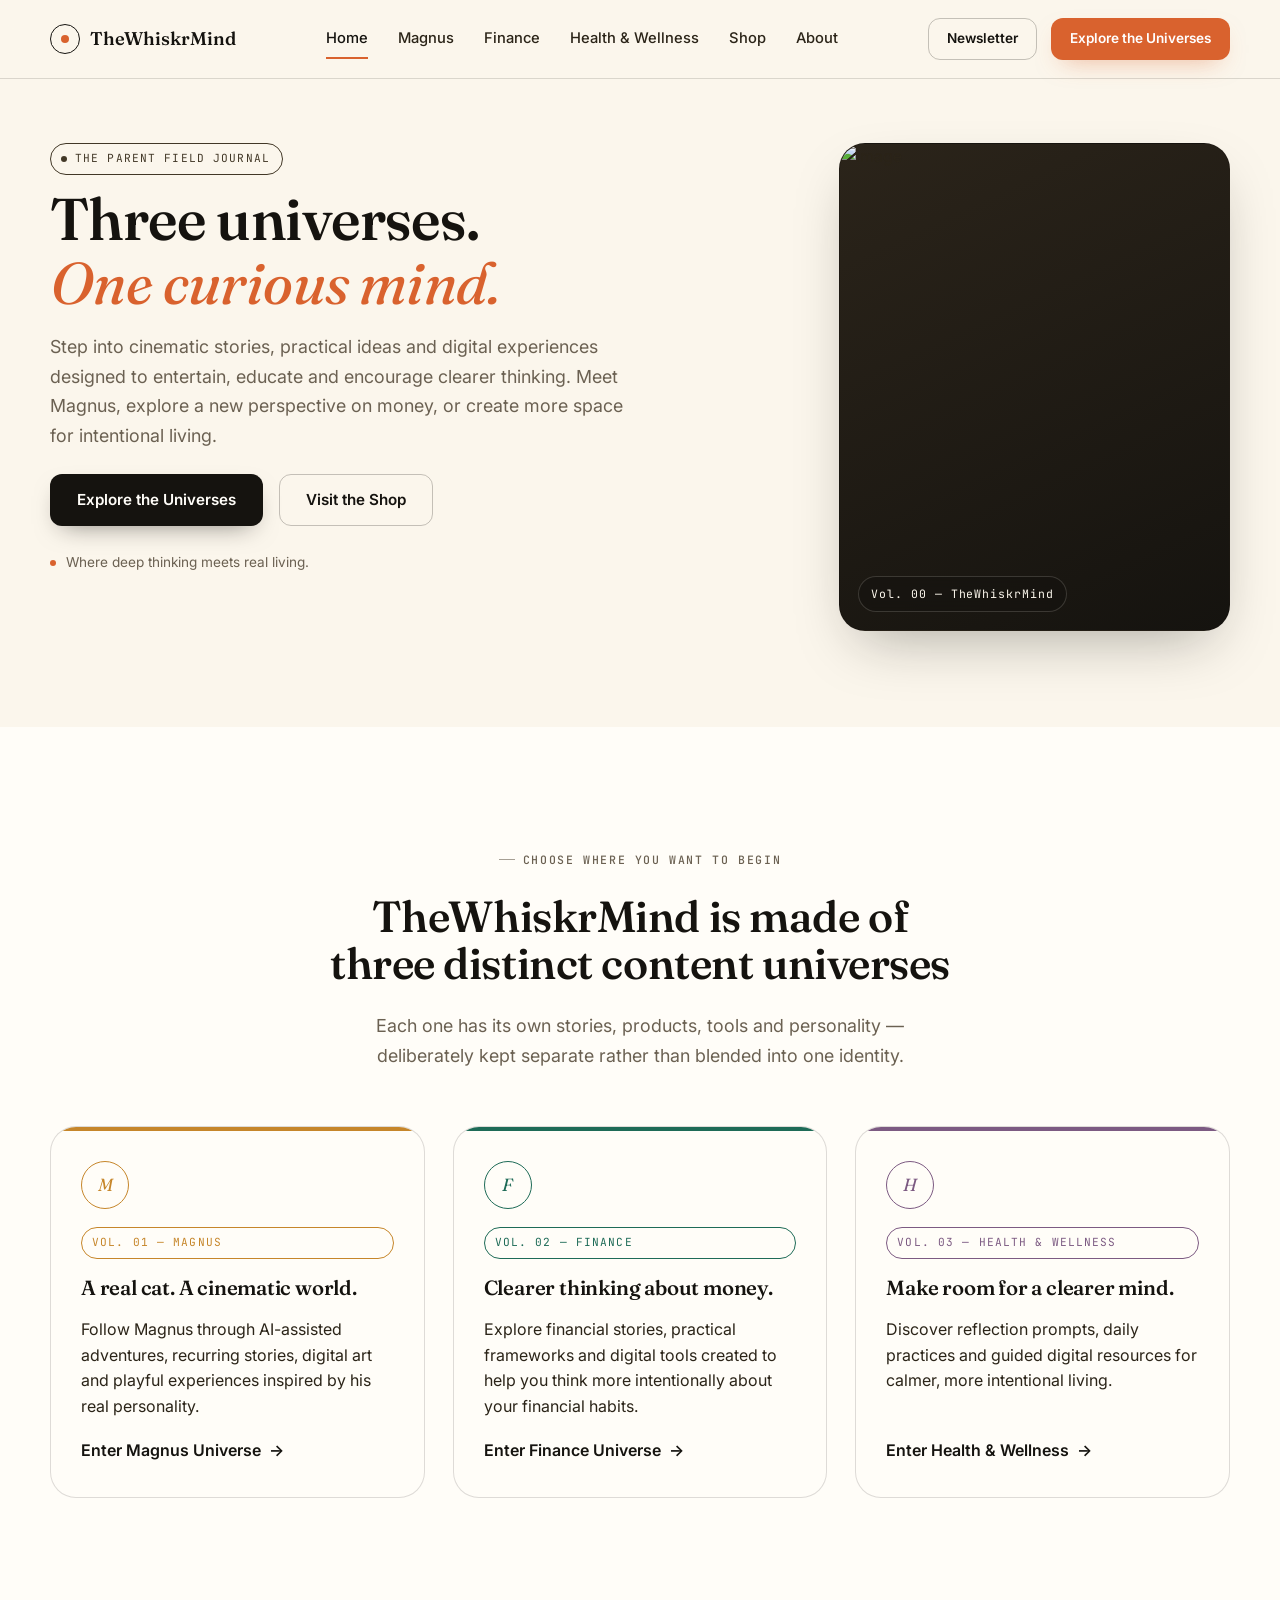
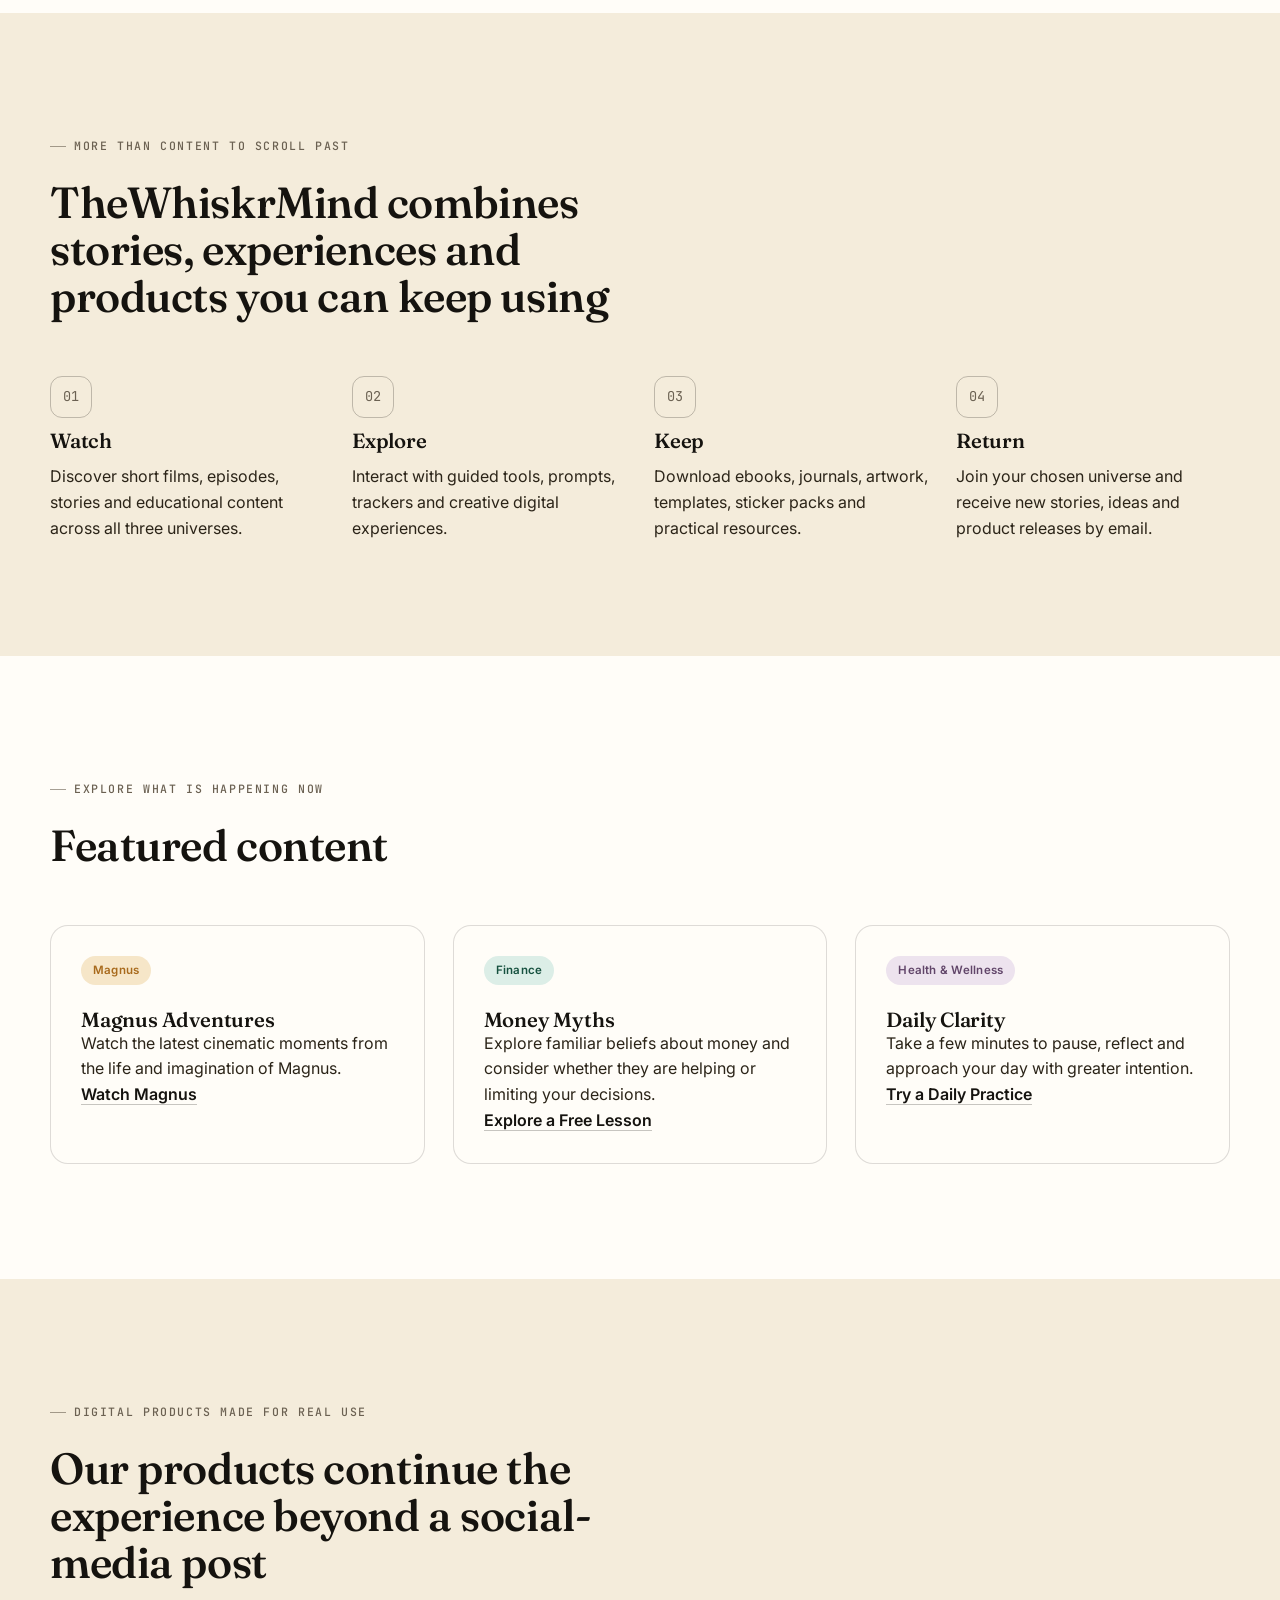
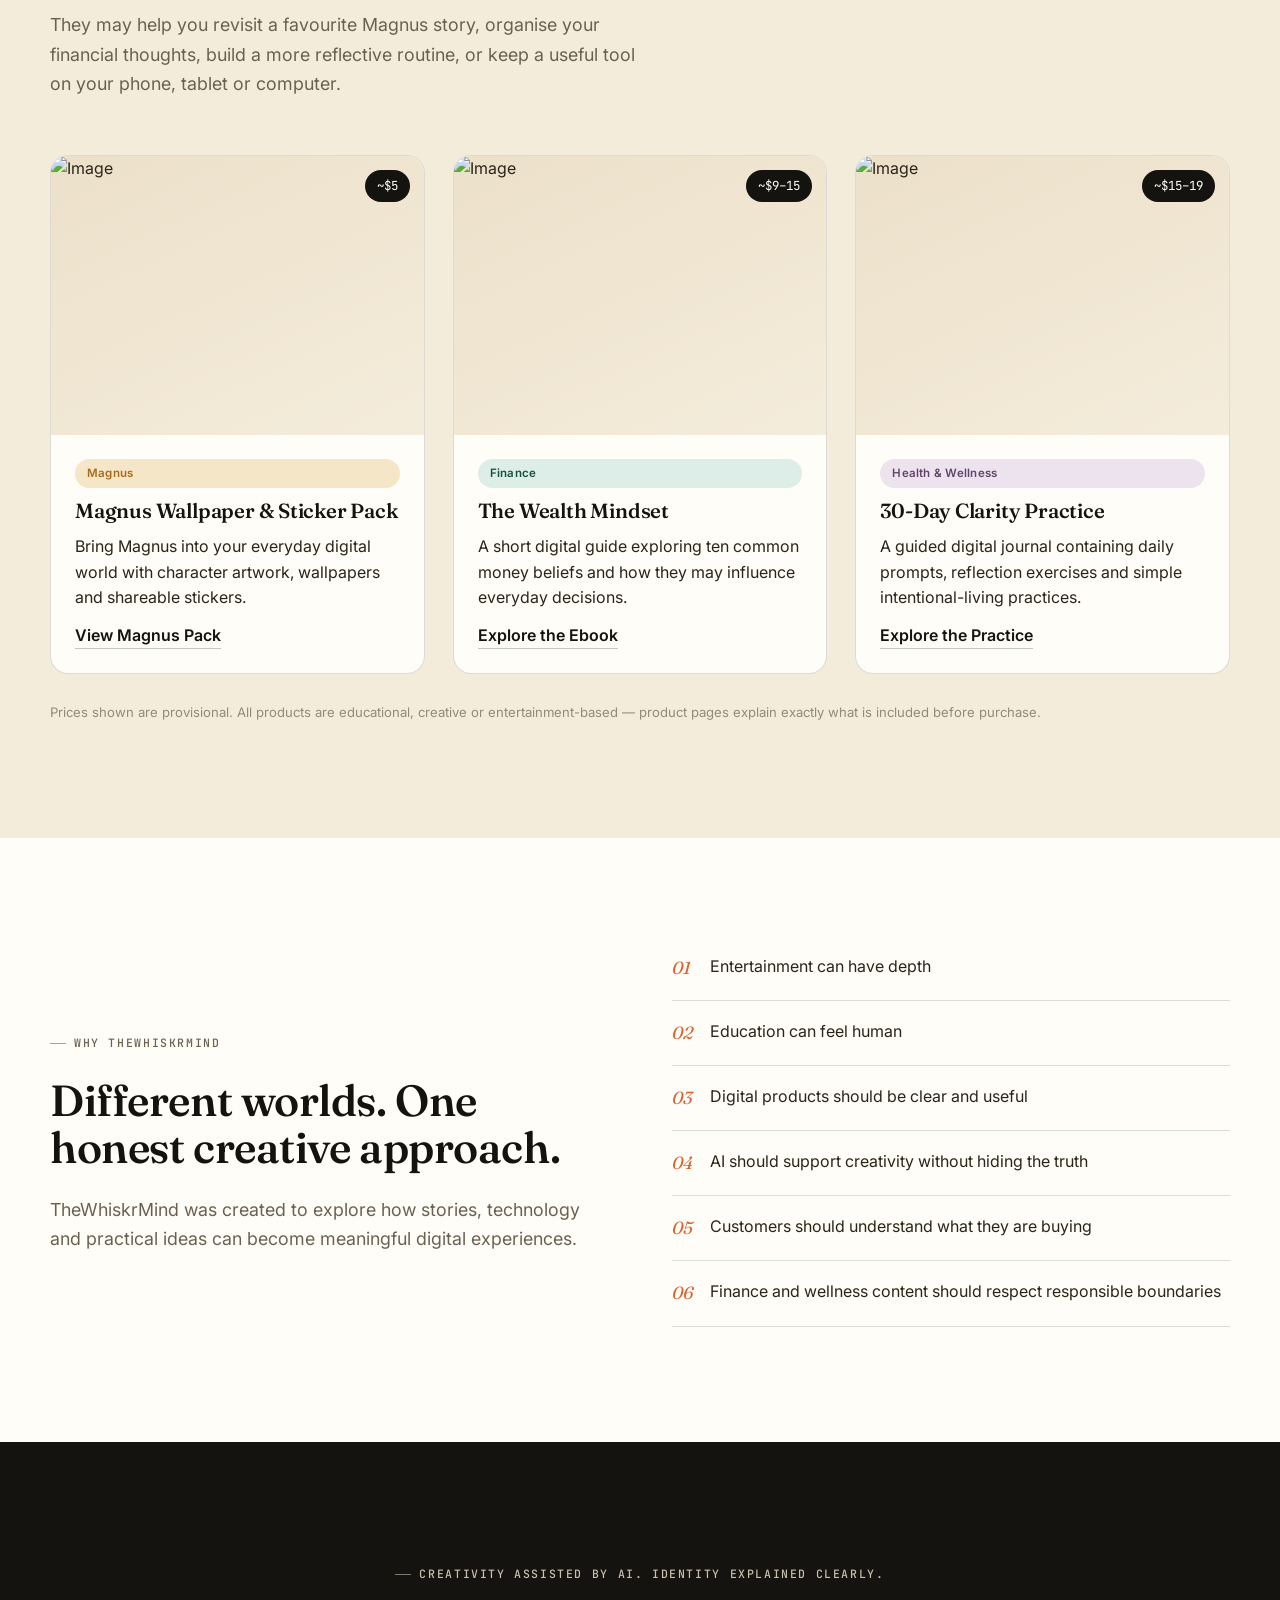
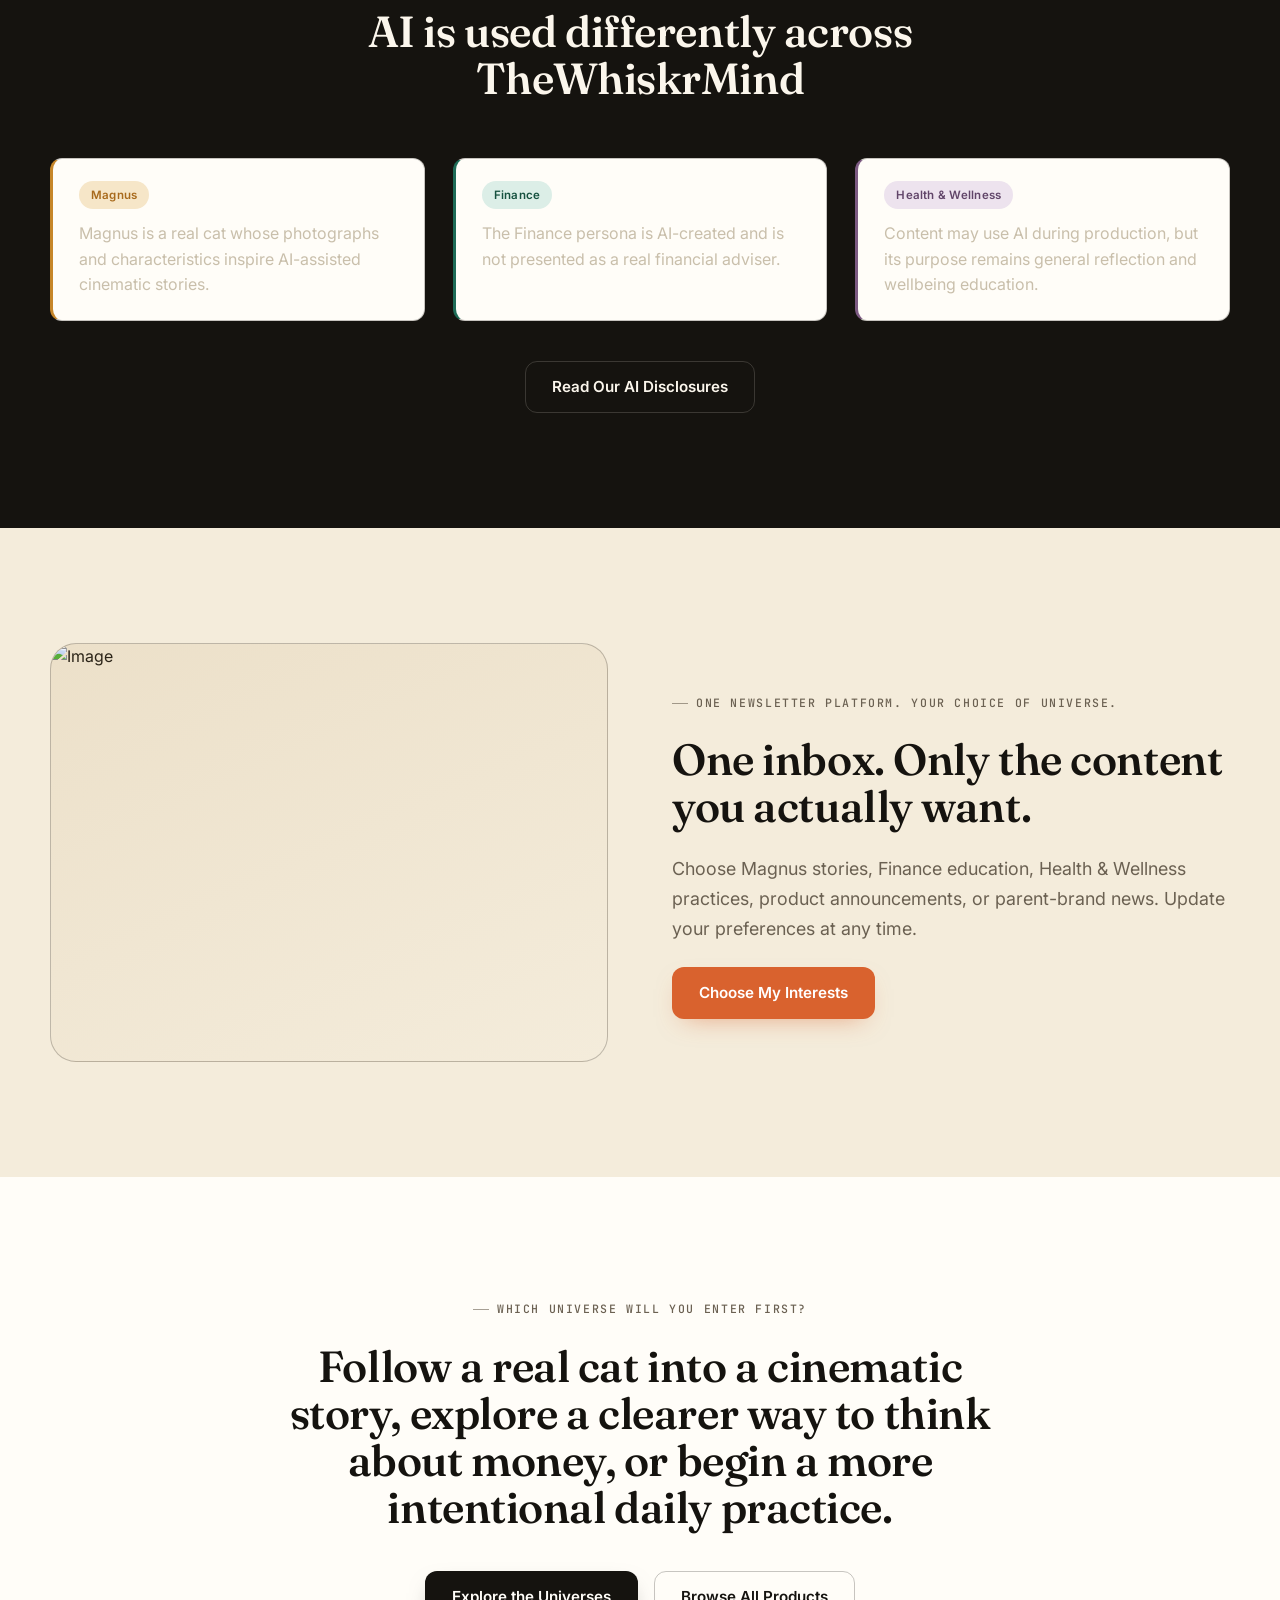
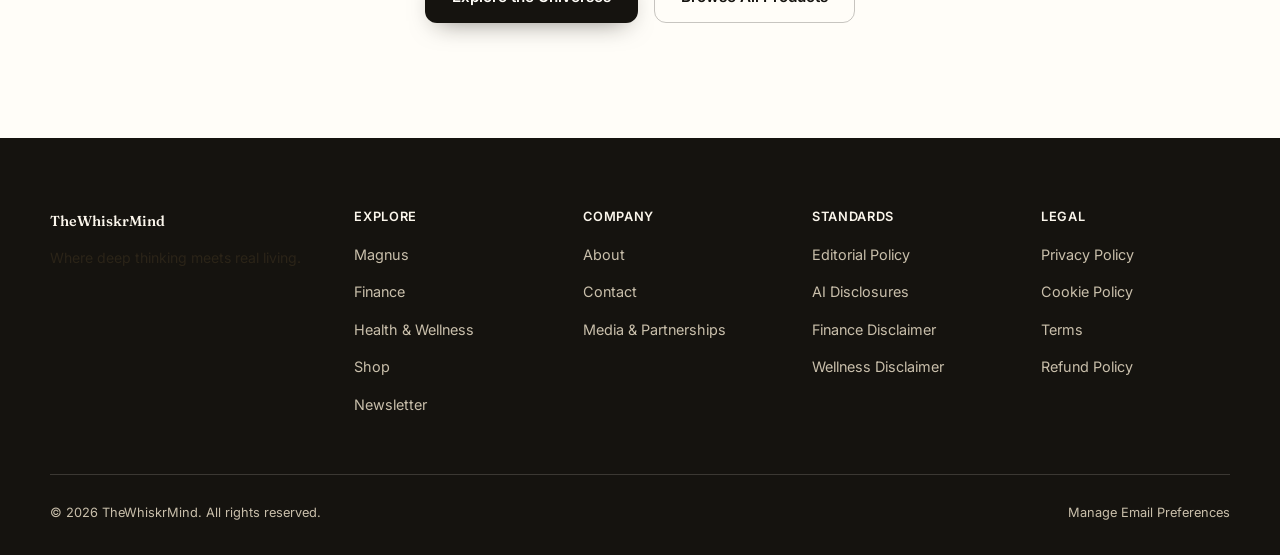
==== website/index.html @ 9ef2cc30 "first commit" ====
<!doctype html>
<html lang="en">
<head>
<meta charset="UTF-8">
<meta name="viewport" content="width=device-width, initial-scale=1.0">
<title>TheWhiskrMind — Where Deep Thinking Meets Real Living</title>
<meta name="description" content="Three content universes, one curious mind. Follow Magnus, rethink money, and build a clearer daily practice — cinematic stories, honest AI, and digital products made for real use.">
<link rel="stylesheet" href="css/style.css">
</head>
<body>
<a href="#main" class="skip-link">Skip to content</a>

<!-- ============ HEADER ============ -->
<header class="site-header">
  <div class="header-inner">
    <a href="index.html" class="logo"><span class="logo-mark" aria-hidden="true"></span>TheWhiskrMind</a>
    <nav class="main-nav" aria-label="Primary">
      <a href="index.html" class="active">Home</a>
      <a href="magnus.html">Magnus</a>
      <a href="finance.html">Finance</a>
      <a href="health.html">Health &amp; Wellness</a>
      <a href="shop.html">Shop</a>
      <a href="about.html">About</a>
    </nav>
    <div class="header-actions">
      <a href="newsletter.html" class="btn btn-outline btn-sm">Newsletter</a>
      <a href="magnus.html" class="btn btn-brand btn-sm">Explore the Universes</a>
      <button class="nav-toggle" aria-label="Open menu" aria-expanded="false"><span></span><span></span><span></span></button>
    </div>
  </div>
</header>

<nav class="mobile-nav" aria-label="Mobile">
  <a href="index.html">Home</a>
  <a href="magnus.html">Magnus</a>
  <a href="finance.html">Finance</a>
  <a href="health.html">Health &amp; Wellness</a>
  <a href="shop.html">Shop</a>
  <a href="about.html">About</a>
  <a href="newsletter.html">Newsletter</a>
  <a href="editorial-policy.html">Editorial Policy</a>
  <a href="ai-disclosures.html">AI Disclosures</a>
  <a href="magnus.html" class="btn btn-brand btn-block">Explore the Universes</a>
</nav>

<main id="main">

  <!-- ============ HERO ============ -->
  <section class="hero bg-paper">
    <div class="container hero-grid">
      <div class="hero-copy">
        <span class="volume-tag"><span class="dot"></span>The Parent Field Journal</span>
        <h1 class="h-display">Three universes.<br><em>One curious mind.</em></h1>
        <p class="lede">Step into cinematic stories, practical ideas and digital experiences designed to entertain, educate and encourage clearer thinking. Meet Magnus, explore a new perspective on money, or create more space for intentional living.</p>
        <div class="cta-row mt-md">
          <a href="magnus.html" class="btn btn-primary">Explore the Universes</a>
          <a href="shop.html" class="btn btn-outline">Visit the Shop</a>
        </div>
        <p class="hero-note"><span class="dot"></span>Where deep thinking meets real living.</p>
      </div>
      <div class="hero-media" data-reveal><img src="https://images.unsplash.com/photo-1512820790803-83ca734da794?q=80&w=800&auto=format&fit=crop" alt="Image" />
        
        <div class="frame-label">Vol. 00 — TheWhiskrMind</div>
      </div>
    </div>
  </section>

  <!-- ============ UNIVERSE SELECTION ============ -->
  <section class="section bg-white" id="universes">
    <div class="container">
      <div class="section-head center">
        <span class="eyebrow">Choose where you want to begin</span>
        <h2 class="h-xl mt-md">TheWhiskrMind is made of three distinct content universes</h2>
        <p class="lede mx-auto mt-md">Each one has its own stories, products, tools and personality — deliberately kept separate rather than blended into one identity.</p>
      </div>
      <div class="grid grid-3">
        <article class="universe-card universe-card--magnus" data-reveal>
          <span class="icon-ring">M</span>
          <span class="volume-tag tag">Vol. 01 — Magnus</span>
          <h3 class="h-md">A real cat. A cinematic world.</h3>
          <p>Follow Magnus through AI-assisted adventures, recurring stories, digital art and playful experiences inspired by his real personality.</p>
          <a href="magnus.html" class="go">Enter Magnus Universe <span class="arrow">→</span></a>
        </article>
        <article class="universe-card universe-card--finance" data-reveal>
          <span class="icon-ring">F</span>
          <span class="volume-tag tag">Vol. 02 — Finance</span>
          <h3 class="h-md">Clearer thinking about money.</h3>
          <p>Explore financial stories, practical frameworks and digital tools created to help you think more intentionally about your financial habits.</p>
          <a href="finance.html" class="go">Enter Finance Universe <span class="arrow">→</span></a>
        </article>
        <article class="universe-card universe-card--health" data-reveal>
          <span class="icon-ring">H</span>
          <span class="volume-tag tag">Vol. 03 — Health &amp; Wellness</span>
          <h3 class="h-md">Make room for a clearer mind.</h3>
          <p>Discover reflection prompts, daily practices and guided digital resources for calmer, more intentional living.</p>
          <a href="health.html" class="go">Enter Health &amp; Wellness <span class="arrow">→</span></a>
        </article>
      </div>
    </div>
  </section>

  <!-- ============ HYBRID EXPERIENCE ============ -->
  <section class="section bg-paper-alt">
    <div class="container">
      <div class="section-head">
        <span class="eyebrow">More than content to scroll past</span>
        <h2 class="h-xl mt-md">TheWhiskrMind combines stories, experiences and products you can keep using</h2>
      </div>
      <div class="grid grid-4">
        <div class="step-item" data-reveal>
          <span class="step-marker">01</span>
          <h3 class="h-md">Watch</h3>
          <p>Discover short films, episodes, stories and educational content across all three universes.</p>
        </div>
        <div class="step-item" data-reveal>
          <span class="step-marker">02</span>
          <h3 class="h-md">Explore</h3>
          <p>Interact with guided tools, prompts, trackers and creative digital experiences.</p>
        </div>
        <div class="step-item" data-reveal>
          <span class="step-marker">03</span>
          <h3 class="h-md">Keep</h3>
          <p>Download ebooks, journals, artwork, templates, sticker packs and practical resources.</p>
        </div>
        <div class="step-item" data-reveal>
          <span class="step-marker">04</span>
          <h3 class="h-md">Return</h3>
          <p>Join your chosen universe and receive new stories, ideas and product releases by email.</p>
        </div>
      </div>
    </div>
  </section>

  <!-- ============ FEATURED CONTENT ============ -->
  <section class="section bg-white">
    <div class="container">
      <div class="section-head">
        <span class="eyebrow">Explore what is happening now</span>
        <h2 class="h-xl mt-md">Featured content</h2>
      </div>
      <div class="grid grid-3">
        <article class="card" data-reveal>
          <span class="badge badge-magnus">Magnus</span>
          <h3 class="h-md mt-md">Magnus Adventures</h3>
          <p>Watch the latest cinematic moments from the life and imagination of Magnus.</p>
          <a href="magnus.html" class="btn-ghost mt-md">Watch Magnus</a>
        </article>
        <article class="card" data-reveal>
          <span class="badge badge-finance">Finance</span>
          <h3 class="h-md mt-md">Money Myths</h3>
          <p>Explore familiar beliefs about money and consider whether they are helping or limiting your decisions.</p>
          <a href="finance.html" class="btn-ghost mt-md">Explore a Free Lesson</a>
        </article>
        <article class="card" data-reveal>
          <span class="badge badge-health">Health &amp; Wellness</span>
          <h3 class="h-md mt-md">Daily Clarity</h3>
          <p>Take a few minutes to pause, reflect and approach your day with greater intention.</p>
          <a href="health.html" class="btn-ghost mt-md">Try a Daily Practice</a>
        </article>
      </div>
    </div>
  </section>

  <!-- ============ FEATURED PRODUCTS ============ -->
  <section class="section bg-paper-alt">
    <div class="container">
      <div class="section-head">
        <span class="eyebrow">Digital products made for real use</span>
        <h2 class="h-xl mt-md">Our products continue the experience beyond a social-media post</h2>
        <p class="lede mt-md">They may help you revisit a favourite Magnus story, organise your financial thoughts, build a more reflective routine, or keep a useful tool on your phone, tablet or computer.</p>
      </div>
      <div class="grid grid-3">
        <article class="product-card" data-reveal>
          <div class="product-media"><img src="https://images.unsplash.com/photo-1554224155-8d04cb21cd6c?q=80&w=800&auto=format&fit=crop" alt="Image" /><span class="price-chip">~$5</span></div>
          <div class="product-body">
            <span class="badge badge-magnus">Magnus</span>
            <h3 class="h-md">Magnus Wallpaper &amp; Sticker Pack</h3>
            <p>Bring Magnus into your everyday digital world with character artwork, wallpapers and shareable stickers.</p>
            <a href="magnus.html#shop" class="btn-ghost">View Magnus Pack</a>
          </div>
        </article>
        <article class="product-card" data-reveal>
          <div class="product-media"><img src="https://images.unsplash.com/photo-1544367567-0f2fcb009e0b?q=80&w=800&auto=format&fit=crop" alt="Image" /><span class="price-chip">~$9–15</span></div>
          <div class="product-body">
            <span class="badge badge-finance">Finance</span>
            <h3 class="h-md">The Wealth Mindset</h3>
            <p>A short digital guide exploring ten common money beliefs and how they may influence everyday decisions.</p>
            <a href="finance.html#products" class="btn-ghost">Explore the Ebook</a>
          </div>
        </article>
        <article class="product-card" data-reveal>
          <div class="product-media"><img src="https://images.unsplash.com/photo-1472851294608-062f824d29cc?q=80&w=800&auto=format&fit=crop" alt="Image" /><span class="price-chip">~$15–19</span></div>
          <div class="product-body">
            <span class="badge badge-health">Health &amp; Wellness</span>
            <h3 class="h-md">30-Day Clarity Practice</h3>
            <p>A guided digital journal containing daily prompts, reflection exercises and simple intentional-living practices.</p>
            <a href="health.html#products" class="btn-ghost">Explore the Practice</a>
          </div>
        </article>
      </div>
      <p style="color:var(--text-faint); font-size:0.82rem; margin-top:28px;">Prices shown are provisional. All products are educational, creative or entertainment-based — product pages explain exactly what is included before purchase.</p>
    </div>
  </section>

  <!-- ============ WHY THEWHISKRMIND ============ -->
  <section class="section bg-white">
    <div class="container two-col">
      <div>
        <span class="eyebrow">Why TheWhiskrMind</span>
        <h2 class="h-xl mt-md">Different worlds. One honest creative approach.</h2>
        <p class="lede mt-md">TheWhiskrMind was created to explore how stories, technology and practical ideas can become meaningful digital experiences.</p>
      </div>
      <ul class="principle-list">
        <li><span class="mark">01</span><span>Entertainment can have depth</span></li>
        <li><span class="mark">02</span><span>Education can feel human</span></li>
        <li><span class="mark">03</span><span>Digital products should be clear and useful</span></li>
        <li><span class="mark">04</span><span>AI should support creativity without hiding the truth</span></li>
        <li><span class="mark">05</span><span>Customers should understand what they are buying</span></li>
        <li><span class="mark">06</span><span>Finance and wellness content should respect responsible boundaries</span></li>
      </ul>
    </div>
  </section>

  <!-- ============ AI TRANSPARENCY ============ -->
  <section class="section bg-ink on-dark">
    <div class="container">
      <div class="section-head center">
        <span class="eyebrow">Creativity assisted by AI. Identity explained clearly.</span>
        <h2 class="h-xl mt-md">AI is used differently across TheWhiskrMind</h2>
      </div>
      <div class="grid grid-3">
        <div class="callout callout-magnus" data-reveal>
          <span class="badge badge-magnus">Magnus</span>
          <p style="margin-top:12px; color: var(--text-on-dark-muted);">Magnus is a real cat whose photographs and characteristics inspire AI-assisted cinematic stories.</p>
        </div>
        <div class="callout callout-finance" data-reveal>
          <span class="badge badge-finance">Finance</span>
          <p style="margin-top:12px; color: var(--text-on-dark-muted);">The Finance persona is AI-created and is not presented as a real financial adviser.</p>
        </div>
        <div class="callout callout-health" data-reveal>
          <span class="badge badge-health">Health &amp; Wellness</span>
          <p style="margin-top:12px; color: var(--text-on-dark-muted);">Content may use AI during production, but its purpose remains general reflection and wellbeing education.</p>
        </div>
      </div>
      <div class="text-center mt-lg">
        <a href="ai-disclosures.html" class="btn btn-outline">Read Our AI Disclosures</a>
      </div>
    </div>
  </section>

  <!-- ============ NEWSLETTER ============ -->
  <section class="section bg-paper-alt">
    <div class="container two-col reverse">
      <div class="col-media">
        <div class="media-frame" data-reveal><img src="https://images.unsplash.com/photo-1514888286974-6c03e2ca1dba?q=80&w=800&auto=format&fit=crop" alt="Image" />
          
        </div>
      </div>
      <div>
        <span class="eyebrow">One newsletter platform. Your choice of universe.</span>
        <h2 class="h-xl mt-md">One inbox. Only the content you actually want.</h2>
        <p class="lede mt-md">Choose Magnus stories, Finance education, Health &amp; Wellness practices, product announcements, or parent-brand news. Update your preferences at any time.</p>
        <a href="newsletter.html" class="btn btn-brand mt-md">Choose My Interests</a>
      </div>
    </div>
  </section>

  <!-- ============ FINAL CTA ============ -->
  <section class="section bg-white text-center">
    <div class="container-narrow">
      <span class="eyebrow">Which universe will you enter first?</span>
      <h2 class="h-xl mt-md">Follow a real cat into a cinematic story, explore a clearer way to think about money, or begin a more intentional daily practice.</h2>
      <div class="cta-row mt-lg" style="justify-content:center;">
        <a href="magnus.html" class="btn btn-primary">Explore the Universes</a>
        <a href="shop.html" class="btn btn-outline">Browse All Products</a>
      </div>
    </div>
  </section>

</main>

<!-- ============ FOOTER ============ -->
<footer class="site-footer">
  <div class="container footer-grid">
    <div class="footer-brand">
      <a href="index.html" class="logo">TheWhiskrMind</a>
      <p>Where deep thinking meets real living.</p>
    </div>
    <div>
      <h4>Explore</h4>
      <ul>
        <li><a href="magnus.html">Magnus</a></li>
        <li><a href="finance.html">Finance</a></li>
        <li><a href="health.html">Health &amp; Wellness</a></li>
        <li><a href="shop.html">Shop</a></li>
        <li><a href="newsletter.html">Newsletter</a></li>
      </ul>
    </div>
    <div>
      <h4>Company</h4>
      <ul>
        <li><a href="about.html">About</a></li>
        <li><a href="about.html#contact">Contact</a></li>
        <li><a href="about.html#media">Media &amp; Partnerships</a></li>
      </ul>
    </div>
    <div>
      <h4>Standards</h4>
      <ul>
        <li><a href="editorial-policy.html">Editorial Policy</a></li>
        <li><a href="ai-disclosures.html">AI Disclosures</a></li>
        <li><a href="finance.html#disclaimer">Finance Disclaimer</a></li>
        <li><a href="health.html#trust">Wellness Disclaimer</a></li>
      </ul>
    </div>
    <div>
      <h4>Legal</h4>
      <ul>
        <li><a href="#">Privacy Policy</a></li>
        <li><a href="#">Cookie Policy</a></li>
        <li><a href="#">Terms</a></li>
        <li><a href="#">Refund Policy</a></li>
      </ul>
    </div>
  </div>
  <div class="container footer-bottom">
    <span>© <span data-year></span> TheWhiskrMind. All rights reserved.</span>
    <span class="legal-links">
      <a href="newsletter.html">Manage Email Preferences</a>
    </span>
  </div>
</footer>

<script src="js/main.js"></script>
</body>
</html>
---- website/css/style.css ----
/* =====================================================================
   TheWhiskrMind — Design System
   "The Field Journal" — an editorial curiosity-atlas identity built to
   sit outside every competitor cluster we studied:
     - not dark-neon-purple AI app (WigglePet / Singing Pet)
     - not mint clean SaaS (DreamFace)
     - not warm terracotta retreat serif (Yang Mun / Yang Muns)
   Instead: warm ink + paper, one restrained brand ember accent, and a
   distinct accent per universe, unified by a shared "volume / field
   note" card language (index tabs, hairline rules, torn-corner frames).
   ===================================================================== */

@import url('https://fonts.googleapis.com/css2?family=Fraunces:ital,opsz,wght@0,9..144,340;0,9..144,440;0,9..144,560;0,9..144,650;1,9..144,440;1,9..144,560&family=Inter:wght@400;500;600;700;800&family=JetBrains+Mono:wght@500&display=swap');

:root {
  /* ---------- Base ink / paper ---------- */
  --ink-950: #15130f;
  --ink-900: #1c1811;
  --ink-800: #2b241a;
  --ink-700: #423827;
  --ink-line: rgba(21, 19, 15, 0.14);
  --ink-line-strong: rgba(21, 19, 15, 0.24);
  --ink-on-dark-line: rgba(251, 246, 236, 0.16);

  --paper-0: #fffdf8;
  --paper-50: #fbf6ec;
  --paper-100: #f4ecdb;
  --paper-200: #ece0c9;

  --text-body: #2b2418;
  --text-muted: #6b6152;
  --text-faint: #948a78;
  --text-on-dark: #fbf6ec;
  --text-on-dark-muted: #c9bfab;

  /* ---------- Brand ember (parent brand only, used sparingly) ---------- */
  --brand-500: #d9622e;
  --brand-600: #bf4f22;
  --brand-100: #fbe3d3;

  /* ---------- Universe accents ---------- */
  --magnus-500: #c6862a;
  --magnus-600: #a86a1c;
  --magnus-100: #f6e6c8;
  --magnus-ink: #1a1610;

  --finance-500: #1e6b57;
  --finance-600: #16513f;
  --finance-100: #dceee7;

  --health-500: #7c5a82;
  --health-600: #614569;
  --health-100: #ede3ee;

  /* ---------- Type ---------- */
  --font-display: 'Fraunces', ui-serif, Georgia, serif;
  --font-body: 'Inter', ui-sans-serif, system-ui, -apple-system, "Segoe UI", sans-serif;
  --font-mono: 'JetBrains Mono', ui-monospace, monospace;

  /* ---------- Radius ---------- */
  --r-sm: 8px;
  --r-md: 12px;
  --r-lg: 18px;
  --r-xl: 26px;
  --r-pill: 999px;

  /* ---------- Shadow (used sparingly — we lean on hairline borders) ---------- */
  --shadow-card: 0 1px 2px rgba(21, 19, 15, 0.04), 0 18px 40px -22px rgba(21, 19, 15, 0.28);
  --shadow-lift: 0 24px 60px -20px rgba(21, 19, 15, 0.35);
  --shadow-dark-media: 0 30px 70px -20px rgba(0, 0, 0, 0.55);

  /* ---------- Motion ---------- */
  --ease: cubic-bezier(0.22, 1, 0.36, 1);
  --fast: 160ms;
  --normal: 260ms;
  --slow: 520ms;

  /* ---------- Layout ---------- */
  --container: 1180px;
  --container-narrow: 760px;
  --gutter: clamp(20px, 4vw, 40px);
}

/* =========================== Reset =========================== */
*, *::before, *::after { box-sizing: border-box; }
* { margin: 0; }
html { scroll-behavior: smooth; -webkit-text-size-adjust: 100%; }
body {
  font-family: var(--font-body);
  color: var(--text-body);
  background: var(--paper-50);
  line-height: 1.6;
  -webkit-font-smoothing: antialiased;
  text-rendering: optimizeLegibility;
}
img, picture, svg { display: block; max-width: 100%; }
a { color: inherit; text-decoration: none; }
button { font: inherit; color: inherit; background: none; border: none; cursor: pointer; }
ul, ol { list-style: none; padding: 0; }
input, textarea, select { font: inherit; color: inherit; }

@media (prefers-reduced-motion: reduce) {
  *, *::before, *::after {
    animation-duration: 0.01ms !important;
    animation-iteration-count: 1 !important;
    transition-duration: 0.01ms !important;
    scroll-behavior: auto !important;
  }
}

:focus-visible {
  outline: 3px solid var(--brand-500);
  outline-offset: 3px;
  border-radius: 4px;
}

/* =========================== Type =========================== */
h1, h2, h3, h4 {
  font-family: var(--font-display);
  font-weight: 560;
  color: var(--ink-950);
  letter-spacing: -0.01em;
  line-height: 1.08;
}
.on-dark h1, .on-dark h2, .on-dark h3, .on-dark h4 { color: var(--text-on-dark); }

.h-display { font-size: clamp(2.4rem, 4.6vw, 4rem); font-weight: 560; }
.h-xl { font-size: clamp(2rem, 3.4vw, 3rem); }
.h-lg { font-size: clamp(1.5rem, 2.2vw, 2rem); }
.h-md { font-size: clamp(1.2rem, 1.6vw, 1.5rem); }

em, .accent-word {
  font-style: italic;
  font-weight: 440;
  color: var(--brand-500);
}
.on-dark em, .on-dark .accent-word { color: inherit; }

.lede {
  font-size: clamp(1.05rem, 1.4vw, 1.25rem);
  color: var(--text-muted);
  line-height: 1.65;
  max-width: 54ch;
}
.on-dark .lede { color: var(--text-on-dark-muted); }

p { color: var(--text-body); }
.on-dark p { color: var(--text-on-dark-muted); }

.eyebrow {
  display: inline-flex;
  align-items: center;
  gap: 8px;
  font-family: var(--font-mono);
  font-size: 0.72rem;
  font-weight: 500;
  letter-spacing: 0.14em;
  text-transform: uppercase;
  color: var(--text-muted);
}
.eyebrow::before {
  content: "";
  width: 16px;
  height: 1px;
  background: currentColor;
  opacity: 0.6;
}
.on-dark .eyebrow { color: var(--text-on-dark-muted); }

/* =========================== Layout helpers =========================== */
.container {
  width: min(100% - (var(--gutter) * 2), var(--container));
  margin-inline: auto;
}
.container-narrow {
  width: min(100% - (var(--gutter) * 2), var(--container-narrow));
  margin-inline: auto;
}
.section { padding-block: clamp(64px, 9vw, 120px); }
.section-tight { padding-block: clamp(48px, 6vw, 80px); }
.section-head { max-width: 640px; margin-bottom: clamp(36px, 5vw, 56px); }
.section-head.center { margin-inline: auto; text-align: center; }

.bg-paper { background: var(--paper-50); }
.bg-paper-alt { background: var(--paper-100); }
.bg-ink { background: var(--ink-950); }
.bg-white { background: var(--paper-0); }

.stack { display: flex; flex-direction: column; }
.gap-xs { gap: 8px; } .gap-sm { gap: 16px; } .gap-md { gap: 24px; } .gap-lg { gap: 40px; }

.grid { display: grid; gap: 28px; }
.grid-2 { grid-template-columns: repeat(2, 1fr); }
.grid-3 { grid-template-columns: repeat(3, 1fr); }
.grid-4 { grid-template-columns: repeat(4, 1fr); }
@media (max-width: 900px) { .grid-3, .grid-4 { grid-template-columns: repeat(2, 1fr); } }
@media (max-width: 620px) { .grid-2, .grid-3, .grid-4 { grid-template-columns: 1fr; } }

.divider { height: 1px; background: var(--ink-line); border: none; }
.on-dark .divider { background: var(--ink-on-dark-line); }

/* =========================== Buttons =========================== */
.btn {
  display: inline-flex;
  align-items: center;
  justify-content: center;
  gap: 8px;
  height: 52px;
  padding: 0 26px;
  border-radius: var(--r-md);
  font-weight: 600;
  font-size: 0.95rem;
  white-space: nowrap;
  transition: transform var(--fast) var(--ease), box-shadow var(--fast) var(--ease), background var(--fast) var(--ease), border-color var(--fast) var(--ease);
  border: 1px solid transparent;
}
.btn:hover { transform: translateY(-2px); }
.btn-block { width: 100%; }

.btn-primary {
  background: var(--ink-950);
  color: var(--paper-0);
  box-shadow: 0 10px 26px -12px rgba(21, 19, 15, 0.55);
}
.btn-primary:hover { background: var(--ink-800); }

.btn-brand { background: var(--brand-500); color: #fff; box-shadow: 0 10px 26px -12px rgba(217, 98, 46, 0.55); }
.btn-brand:hover { background: var(--brand-600); }

.btn-outline {
  background: transparent;
  border-color: var(--ink-line-strong);
  color: var(--ink-950);
}
.btn-outline:hover { border-color: var(--ink-950); }

.on-dark .btn-outline { border-color: var(--ink-on-dark-line); color: var(--text-on-dark); }
.on-dark .btn-outline:hover { border-color: rgba(251, 246, 236, 0.5); }

.btn-white { background: var(--paper-0); color: var(--ink-950); }
.btn-white:hover { background: #fff; }

.btn-ghost { height: auto; padding: 0; font-weight: 600; color: var(--ink-950); border-bottom: 1px solid var(--ink-line-strong); border-radius: 0; }
.btn-ghost:hover { transform: none; border-color: var(--ink-950); }
.on-dark .btn-ghost { color: var(--text-on-dark); border-color: var(--ink-on-dark-line); }

.btn-sm { height: 42px; padding: 0 18px; font-size: 0.85rem; }

/* Universe-tinted buttons */
.btn-magnus { background: var(--magnus-500); color: var(--magnus-ink); }
.btn-magnus:hover { background: var(--magnus-600); color: #fff; }
.btn-finance { background: var(--finance-500); color: #fff; }
.btn-finance:hover { background: var(--finance-600); }
.btn-health { background: var(--health-500); color: #fff; }
.btn-health:hover { background: var(--health-600); }

.cta-row { display: flex; flex-wrap: wrap; align-items: center; gap: 16px; }

/* =========================== Volume tag (signature motif) =========================== */
.volume-tag {
  display: inline-flex;
  align-items: center;
  gap: 8px;
  font-family: var(--font-mono);
  font-size: 0.7rem;
  letter-spacing: 0.1em;
  text-transform: uppercase;
  padding: 6px 12px 6px 10px;
  border-radius: var(--r-pill);
  border: 1px solid currentColor;
  color: var(--ink-700);
}
.volume-tag .dot { width: 6px; height: 6px; border-radius: 50%; background: currentColor; }

/* =========================== Site header =========================== */
.site-header {
  position: sticky;
  top: 0;
  z-index: 100;
  background: rgba(251, 246, 236, 0.88);
  backdrop-filter: blur(14px);
  border-bottom: 1px solid var(--ink-line);
}
.site-header.on-dark-page {
  background: rgba(21, 19, 15, 0.86);
  border-bottom-color: var(--ink-on-dark-line);
}
.header-inner {
  width: min(100% - (var(--gutter) * 2), var(--container));
  margin-inline: auto;
  height: 78px;
  display: flex;
  align-items: center;
  justify-content: space-between;
  gap: 24px;
}

.logo { display: flex; align-items: center; gap: 10px; font-family: var(--font-display); font-size: 1.15rem; font-weight: 560; color: var(--ink-950); }
.site-header.on-dark-page .logo { color: var(--text-on-dark); }
.logo-mark {
  width: 30px; height: 30px; border-radius: 50%;
  border: 1.5px solid currentColor;
  display: grid; place-items: center;
  position: relative;
  flex-shrink: 0;
}
.logo-mark::before {
  content: "";
  width: 8px; height: 8px; border-radius: 50%;
  background: var(--brand-500);
}
.logo small { display: block; font-family: var(--font-mono); font-size: 0.6rem; letter-spacing: 0.1em; color: var(--text-muted); font-style: normal; font-weight: 500; }

.main-nav { display: flex; align-items: center; gap: 30px; }
.main-nav a {
  font-size: 0.92rem;
  font-weight: 500;
  color: var(--text-body);
  position: relative;
  padding-block: 4px;
  transition: color var(--fast) var(--ease);
}
.site-header.on-dark-page .main-nav a { color: var(--text-on-dark-muted); }
.main-nav a:hover { color: var(--brand-500); }
.main-nav a.active { color: var(--ink-950); }
.site-header.on-dark-page .main-nav a.active { color: var(--text-on-dark); }
.main-nav a.active::after {
  content: "";
  position: absolute;
  left: 0; right: 0; bottom: -4px;
  height: 2px;
  background: var(--brand-500);
}

.header-actions { display: flex; align-items: center; gap: 14px; }
.nav-toggle {
  display: none;
  width: 42px; height: 42px;
  border-radius: var(--r-md);
  border: 1px solid var(--ink-line-strong);
  align-items: center; justify-content: center;
  flex-direction: column; gap: 4px;
}
.nav-toggle span { width: 18px; height: 2px; background: currentColor; display: block; }

@media (max-width: 940px) {
  .main-nav { display: none; }
  .header-actions .btn { display: none; }
  .nav-toggle { display: inline-flex; }
}

.mobile-nav {
  display: none;
  position: fixed;
  inset: 78px 0 0 0;
  background: var(--paper-0);
  z-index: 99;
  padding: 28px var(--gutter) 40px;
  overflow-y: auto;
}
.mobile-nav.open { display: block; }
.mobile-nav a { display: block; padding: 16px 0; font-size: 1.2rem; font-family: var(--font-display); border-bottom: 1px solid var(--ink-line); }
.mobile-nav .btn { margin-top: 24px; }

/* =========================== Hero =========================== */
.hero { padding-block: clamp(32px, 5vw, 64px) clamp(56px, 8vw, 96px); position: relative; overflow: hidden; }
.hero-grid { display: grid; grid-template-columns: 1.3fr 0.7fr; gap: clamp(32px, 6vw, 64px); align-items: start; }
@media (max-width: 900px) { .hero-grid { grid-template-columns: 1fr; } }

.hero-copy .h-display { margin-block: 12px 18px; }
.hero-note { display: flex; align-items: center; gap: 10px; margin-top: 26px; font-size: 0.85rem; color: var(--text-muted); }
.on-dark .hero-note { color: var(--text-on-dark-muted); }
.hero-note .dot { width: 6px; height: 6px; border-radius: 50%; background: var(--brand-500); flex-shrink: 0; }

.hero-media {
  position: relative;
  border-radius: var(--r-xl);
  overflow: hidden;
  aspect-ratio: 4 / 5;
  background: linear-gradient(155deg, var(--ink-800), var(--ink-950));
  border: 1px solid var(--ink-line-strong);
  box-shadow: var(--shadow-lift);
}
.hero-media img { width: 100%; height: 100%; object-fit: cover; }
.hero-media .frame-label {
  position: absolute; left: 18px; bottom: 18px;
  color: var(--text-on-dark);
  font-family: var(--font-mono);
  font-size: 0.72rem;
  letter-spacing: 0.08em;
  background: rgba(21, 19, 15, 0.55);
  backdrop-filter: blur(6px);
  padding: 8px 12px;
  border-radius: var(--r-pill);
  border: 1px solid var(--ink-on-dark-line);
}

/* =========================== Cards =========================== */
.card {
  background: var(--paper-0);
  border: 1px solid var(--ink-line);
  border-radius: var(--r-lg);
  padding: 30px;
  transition: transform var(--normal) var(--ease), box-shadow var(--normal) var(--ease), border-color var(--normal) var(--ease);
}
.card:hover { transform: translateY(-4px); box-shadow: var(--shadow-card); border-color: var(--ink-line-strong); }

.universe-card {
  position: relative;
  border-radius: var(--r-xl);
  padding: 34px 30px;
  border: 1px solid var(--ink-line);
  background: var(--paper-0);
  display: flex;
  flex-direction: column;
  gap: 18px;
  min-height: 340px;
  overflow: hidden;
  transition: transform var(--normal) var(--ease), box-shadow var(--normal) var(--ease);
}
.universe-card:hover { transform: translateY(-6px); box-shadow: var(--shadow-card); }
.universe-card::before {
  content: "";
  position: absolute; inset: 0 0 auto 0; height: 4px;
  background: var(--tint, var(--brand-500));
}
.universe-card .tag { color: var(--tint, var(--brand-500)); }
.universe-card .icon-ring {
  width: 48px; height: 48px; border-radius: 50%;
  border: 1.5px solid var(--tint, var(--brand-500));
  color: var(--tint, var(--brand-500));
  display: grid; place-items: center;
  font-family: var(--font-display); font-style: italic; font-size: 1.1rem;
}
.universe-card--magnus { --tint: var(--magnus-500); }
.universe-card--finance { --tint: var(--finance-500); }
.universe-card--health { --tint: var(--health-500); }
.universe-card .go { margin-top: auto; display: inline-flex; align-items: center; gap: 8px; font-weight: 600; color: var(--ink-950); }
.universe-card .go .arrow { transition: transform var(--fast) var(--ease); }
.universe-card:hover .go .arrow { transform: translateX(4px); }

.feature-card { text-align: left; }
.feature-card .num { font-family: var(--font-mono); font-size: 0.75rem; color: var(--text-faint); }

.product-card {
  border: 1px solid var(--ink-line);
  border-radius: var(--r-lg);
  overflow: hidden;
  background: var(--paper-0);
  display: flex;
  flex-direction: column;
  transition: transform var(--normal) var(--ease), box-shadow var(--normal) var(--ease);
}
.product-card:hover { transform: translateY(-4px); box-shadow: var(--shadow-card); }
.product-media { aspect-ratio: 4/3; background: linear-gradient(155deg, var(--paper-200), var(--paper-100)); position: relative; overflow: hidden; }
.product-media img { width: 100%; height: 100%; object-fit: cover; }
.product-media .price-chip {
  position: absolute; top: 14px; right: 14px;
  background: var(--ink-950); color: var(--paper-0);
  font-family: var(--font-mono); font-size: 0.78rem;
  padding: 6px 12px; border-radius: var(--r-pill);
}
.product-body { padding: 24px; display: flex; flex-direction: column; gap: 12px; flex: 1; }
.product-body .btn-ghost { margin-top: auto; align-self: flex-start; }

.episode-card {
  border: 1px solid var(--ink-on-dark-line);
  border-radius: var(--r-lg);
  overflow: hidden;
  background: var(--ink-900);
  display: flex; flex-direction: column;
}
.episode-media { aspect-ratio: 16/10; background: linear-gradient(150deg, #2c2113, #171310); position: relative; }
.episode-media img { width: 100%; height: 100%; object-fit: cover; }
.episode-body { padding: 22px 24px 26px; display: flex; flex-direction: column; gap: 10px; }

/* =========================== Hybrid / step components =========================== */
.step-item { display: flex; flex-direction: column; gap: 12px; }
.step-marker {
  width: 42px; height: 42px; border-radius: var(--r-md);
  border: 1px solid var(--ink-line-strong);
  display: grid; place-items: center;
  font-family: var(--font-mono); font-size: 0.85rem; color: var(--text-muted);
}

/* =========================== Trust / principle list =========================== */
.principle-list { display: flex; flex-direction: column; }
.principle-list li {
  display: flex; gap: 16px;
  padding-block: 18px;
  border-bottom: 1px solid var(--ink-line);
}
.on-dark .principle-list li { border-color: var(--ink-on-dark-line); }
.principle-list li:first-child { padding-top: 0; }
.principle-list .mark { color: var(--brand-500); font-family: var(--font-display); font-style: italic; font-size: 1.1rem; flex-shrink: 0; width: 22px; }

/* =========================== Newsletter form =========================== */
.pref-grid { display: grid; grid-template-columns: repeat(2, 1fr); gap: 12px; }
@media (max-width: 620px) { .pref-grid { grid-template-columns: 1fr; } }
.pref-option {
  display: flex; align-items: flex-start; gap: 12px;
  border: 1px solid var(--ink-line);
  border-radius: var(--r-md);
  padding: 16px 18px;
  cursor: pointer;
  transition: border-color var(--fast) var(--ease), background var(--fast) var(--ease);
}
.pref-option:hover { border-color: var(--ink-line-strong); }
.pref-option input { margin-top: 3px; accent-color: var(--brand-500); flex-shrink: 0; }
.pref-option .t { font-weight: 600; color: var(--ink-950); display: block; margin-bottom: 2px; }
.pref-option .d { font-size: 0.85rem; color: var(--text-muted); }

.field { display: flex; flex-direction: column; gap: 8px; }
.field label { font-size: 0.8rem; font-weight: 600; color: var(--ink-950); }
.field input[type="text"], .field input[type="email"] {
  height: 52px; padding: 0 18px;
  border: 1px solid var(--ink-line-strong);
  border-radius: var(--r-md);
  background: var(--paper-0);
}
.field input:focus { outline: 2px solid var(--brand-500); outline-offset: 1px; }

/* =========================== FAQ accordion =========================== */
.faq-item { border-bottom: 1px solid var(--ink-line); }
.on-dark .faq-item { border-color: var(--ink-on-dark-line); }
.faq-q {
  width: 100%;
  display: flex; align-items: center; justify-content: space-between; gap: 20px;
  padding-block: 22px;
  text-align: left;
  font-family: var(--font-display);
  font-size: 1.05rem;
  color: var(--ink-950);
}
.on-dark .faq-q { color: var(--text-on-dark); }
.faq-q .plus { font-size: 1.4rem; font-weight: 300; flex-shrink: 0; transition: transform var(--normal) var(--ease); color: var(--text-muted); }
.faq-item.open .faq-q .plus { transform: rotate(45deg); }
.faq-a { max-height: 0; overflow: hidden; transition: max-height var(--normal) var(--ease); }
.faq-a p { padding-bottom: 22px; max-width: 68ch; color: var(--text-muted); }
.on-dark .faq-a p { color: var(--text-on-dark-muted); }

/* =========================== Badges =========================== */
.badge { display: inline-flex; align-items: center; gap: 6px; padding: 5px 12px; border-radius: var(--r-pill); font-size: 0.72rem; font-weight: 600; letter-spacing: 0.02em; }
.badge-brand { background: var(--brand-100); color: var(--brand-600); }
.badge-magnus { background: var(--magnus-100); color: var(--magnus-600); }
.badge-finance { background: var(--finance-100); color: var(--finance-600); }
.badge-health { background: var(--health-100); color: var(--health-600); }
.badge-ink { background: var(--ink-950); color: var(--paper-0); }

/* =========================== Callout / disclosure box =========================== */
.callout {
  border: 1px solid var(--ink-line-strong);
  border-left: 3px solid var(--tint, var(--ink-950));
  border-radius: var(--r-md);
  padding: 22px 26px;
  background: var(--paper-0);
}
.callout.callout-magnus { --tint: var(--magnus-500); }
.callout.callout-finance { --tint: var(--finance-500); }
.callout.callout-health { --tint: var(--health-500); }

/* =========================== Footer =========================== */
.site-footer { background: var(--ink-950); color: var(--text-on-dark-muted); padding-block: 72px 32px; }
.footer-grid { display: grid; grid-template-columns: 1.4fr repeat(4, 1fr); gap: 40px; }
@media (max-width: 900px) { .footer-grid { grid-template-columns: repeat(2, 1fr); } }
@media (max-width: 560px) { .footer-grid { grid-template-columns: 1fr; } }
.footer-grid h4 { color: var(--text-on-dark); font-size: 0.8rem; letter-spacing: 0.05em; text-transform: uppercase; font-family: var(--font-body); font-weight: 600; margin-bottom: 18px; }
.footer-grid ul { display: flex; flex-direction: column; gap: 12px; }
.footer-grid a { font-size: 0.9rem; transition: color var(--fast) var(--ease); }
.footer-grid a:hover { color: var(--text-on-dark); }
.footer-brand .logo { color: var(--text-on-dark); margin-bottom: 14px; }
.footer-brand p { max-width: 30ch; font-size: 0.88rem; }
.footer-bottom {
  margin-top: 56px; padding-top: 28px; border-top: 1px solid var(--ink-on-dark-line);
  display: flex; flex-wrap: wrap; gap: 16px; align-items: center; justify-content: space-between;
  font-size: 0.8rem;
}
.footer-bottom .legal-links { display: flex; gap: 20px; flex-wrap: wrap; }

/* =========================== Page hero (inner pages) =========================== */
.page-hero { padding-block: clamp(6px, 1vw, 16px) clamp(36px, 5vw, 60px); }
.page-hero .h-display { margin-block: 16px 18px; }

/* =========================== Misc utils =========================== */
.text-center { text-align: center; }
.mx-auto { margin-inline: auto; }
.mt-lg { margin-top: 40px; }
.mt-md { margin-top: 24px; }
.small-caps-list { display: flex; flex-wrap: wrap; gap: 10px 26px; }
.small-caps-list li { display: flex; align-items: center; gap: 8px; font-size: 0.92rem; color: var(--text-muted); }
.small-caps-list li::before { content: "—"; color: var(--text-faint); }

.checklist li { display: flex; gap: 12px; padding-block: 10px; }
.checklist li::before { content: "✓"; color: var(--brand-500); font-weight: 700; flex-shrink: 0; }
.on-dark .checklist li::before { color: inherit; }

.not-list li { display: flex; gap: 12px; padding-block: 10px; color: var(--text-muted); }
.not-list li::before { content: "—"; flex-shrink: 0; color: var(--text-faint); }

.two-col {
  display: grid;
  grid-template-columns: 1fr 1fr;
  gap: clamp(32px, 5vw, 72px);
  align-items: center;
}
@media (max-width: 860px) { .two-col { grid-template-columns: 1fr; } }
.two-col.reverse .col-media { order: -1; }
@media (max-width: 860px) { .two-col.reverse .col-media { order: 0; } }

.media-frame {
  border-radius: var(--r-xl);
  overflow: hidden;
  border: 1px solid var(--ink-line-strong);
  aspect-ratio: 4/3;
  background: linear-gradient(155deg, var(--paper-200), var(--paper-100));
}
.media-frame img { width: 100%; height: 100%; object-fit: cover; }
.media-frame.dark { background: linear-gradient(155deg, var(--ink-800), var(--ink-950)); border-color: var(--ink-on-dark-line); }

.skip-link {
  position: absolute; left: -9999px; top: 0;
  background: var(--ink-950); color: var(--paper-0);
  padding: 14px 20px; z-index: 999; border-radius: 0 0 var(--r-md) 0;
}
.skip-link:focus { left: 0; }

/* =========================== Reveal-on-scroll =========================== */
[data-reveal] { opacity: 0; transform: translateY(18px); transition: opacity var(--slow) var(--ease), transform var(--slow) var(--ease); }
[data-reveal].is-visible { opacity: 1; transform: translateY(0); }
@media (prefers-reduced-motion: reduce) { [data-reveal] { opacity: 1; transform: none; } }
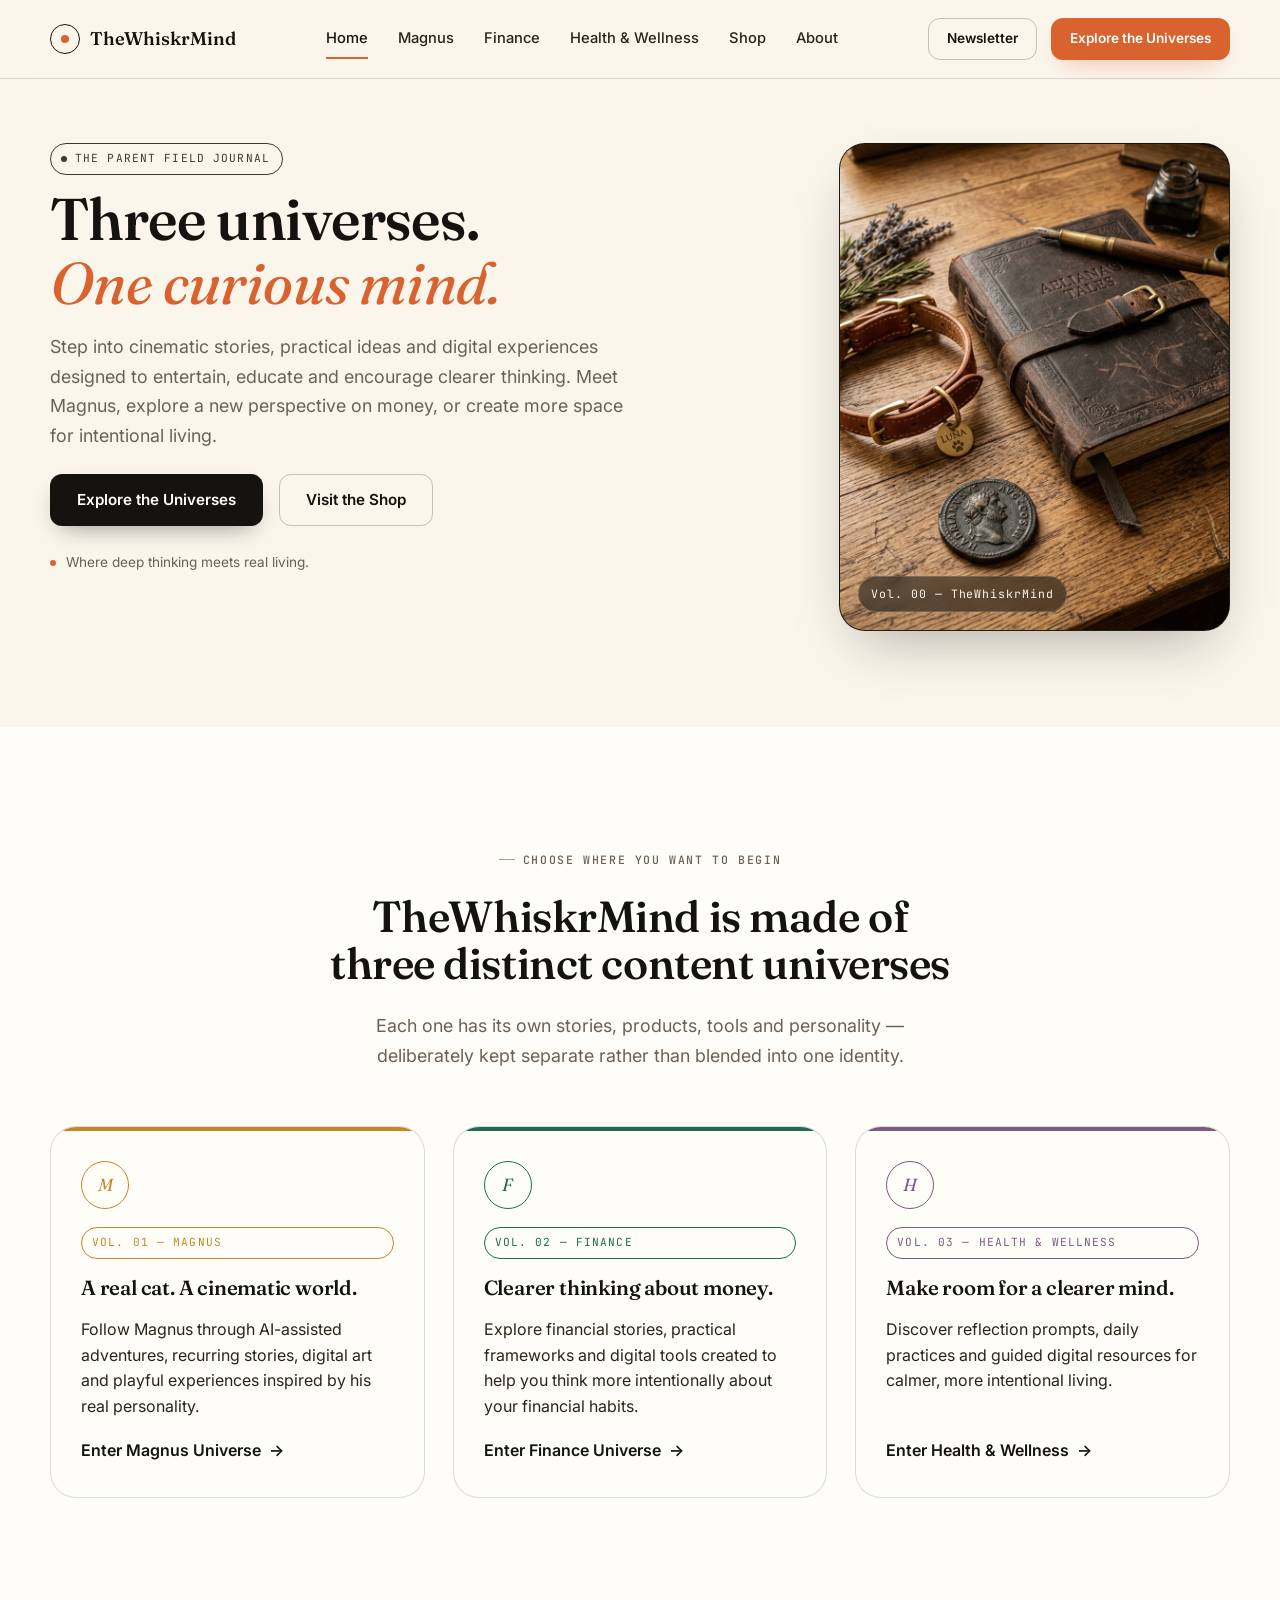
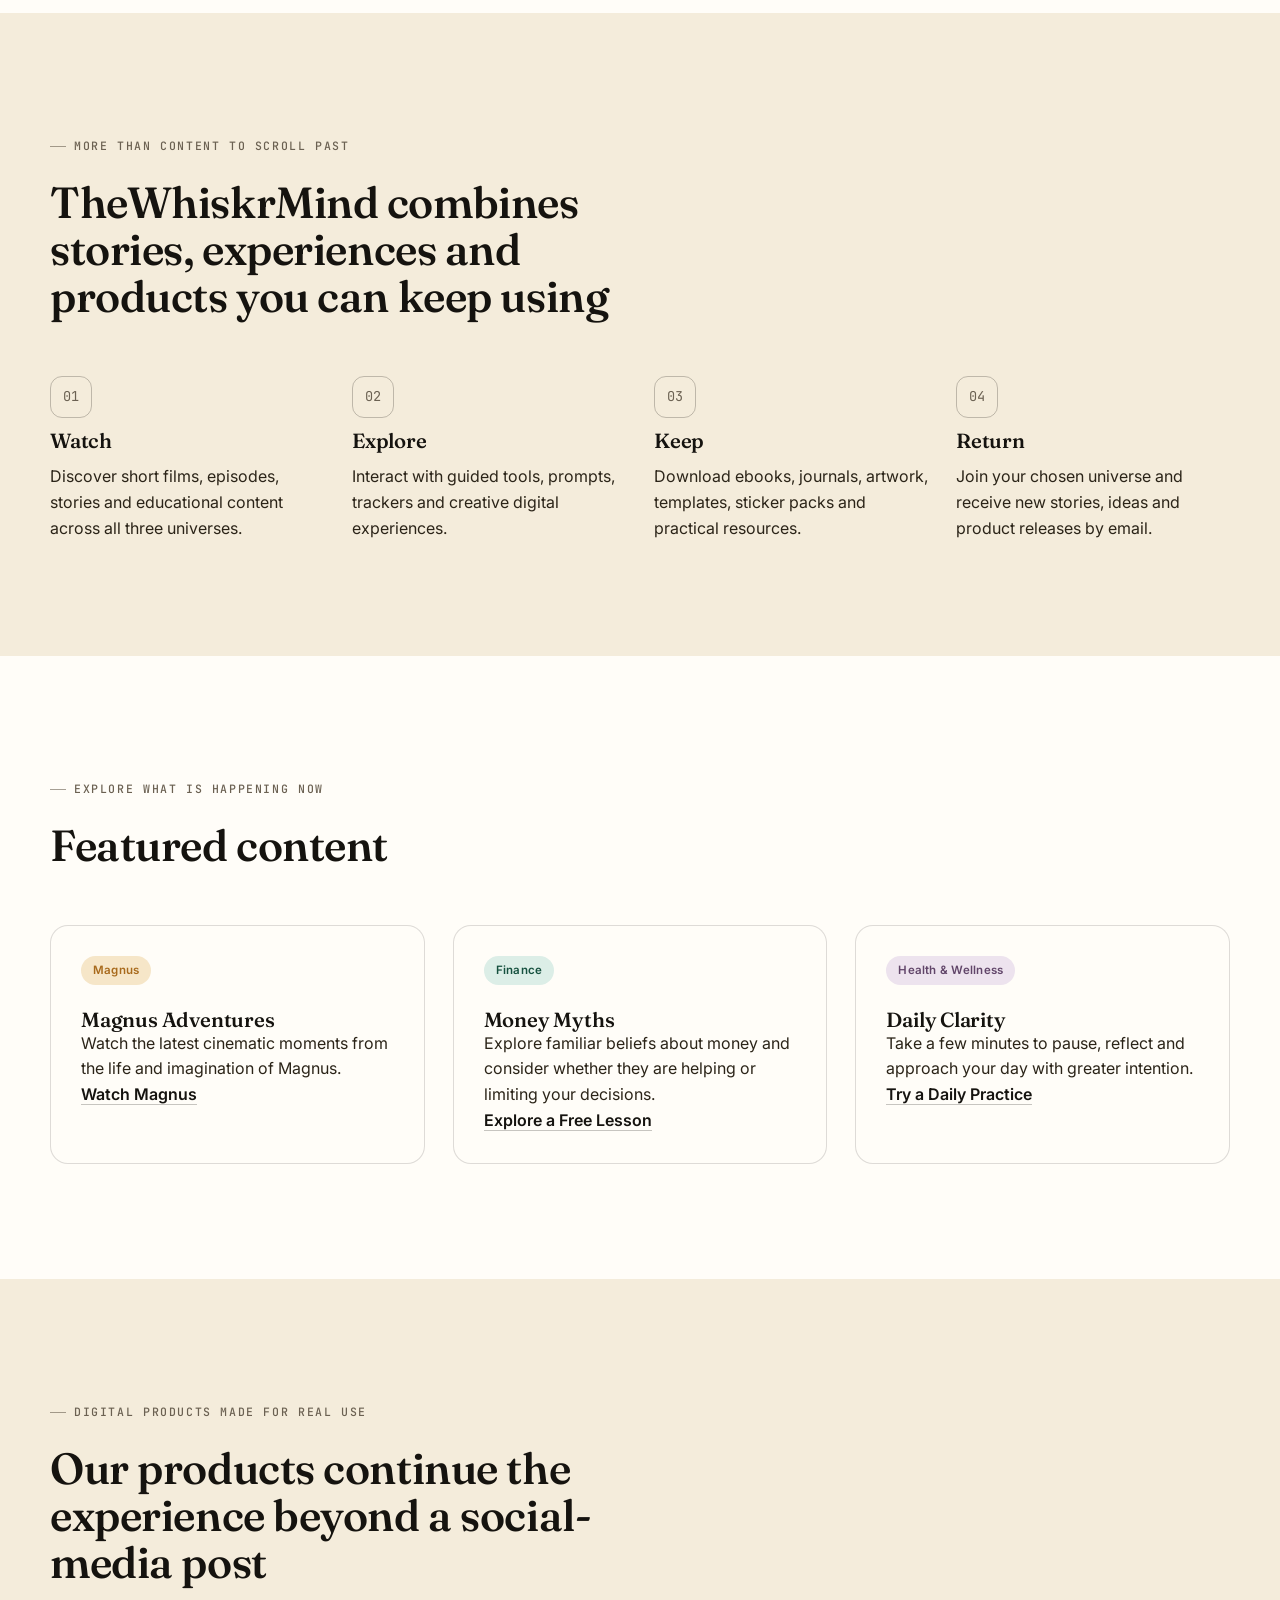
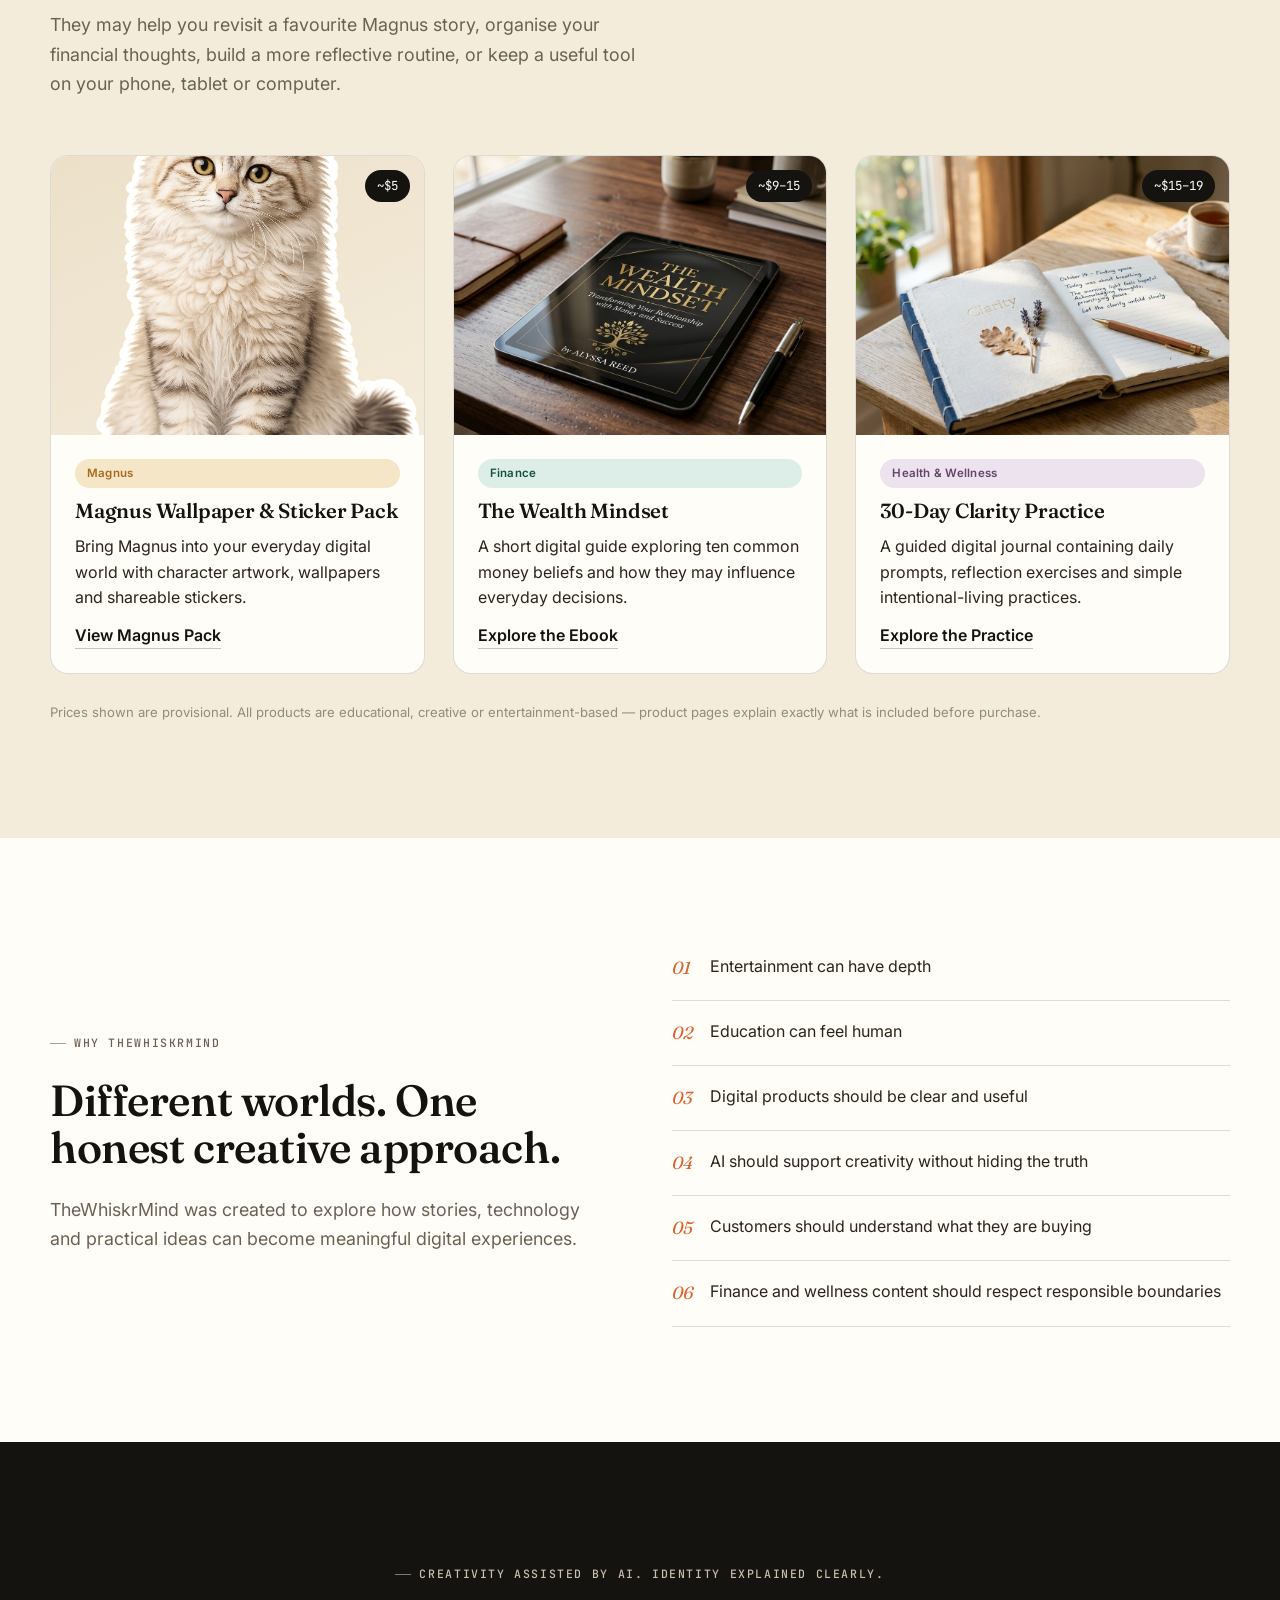
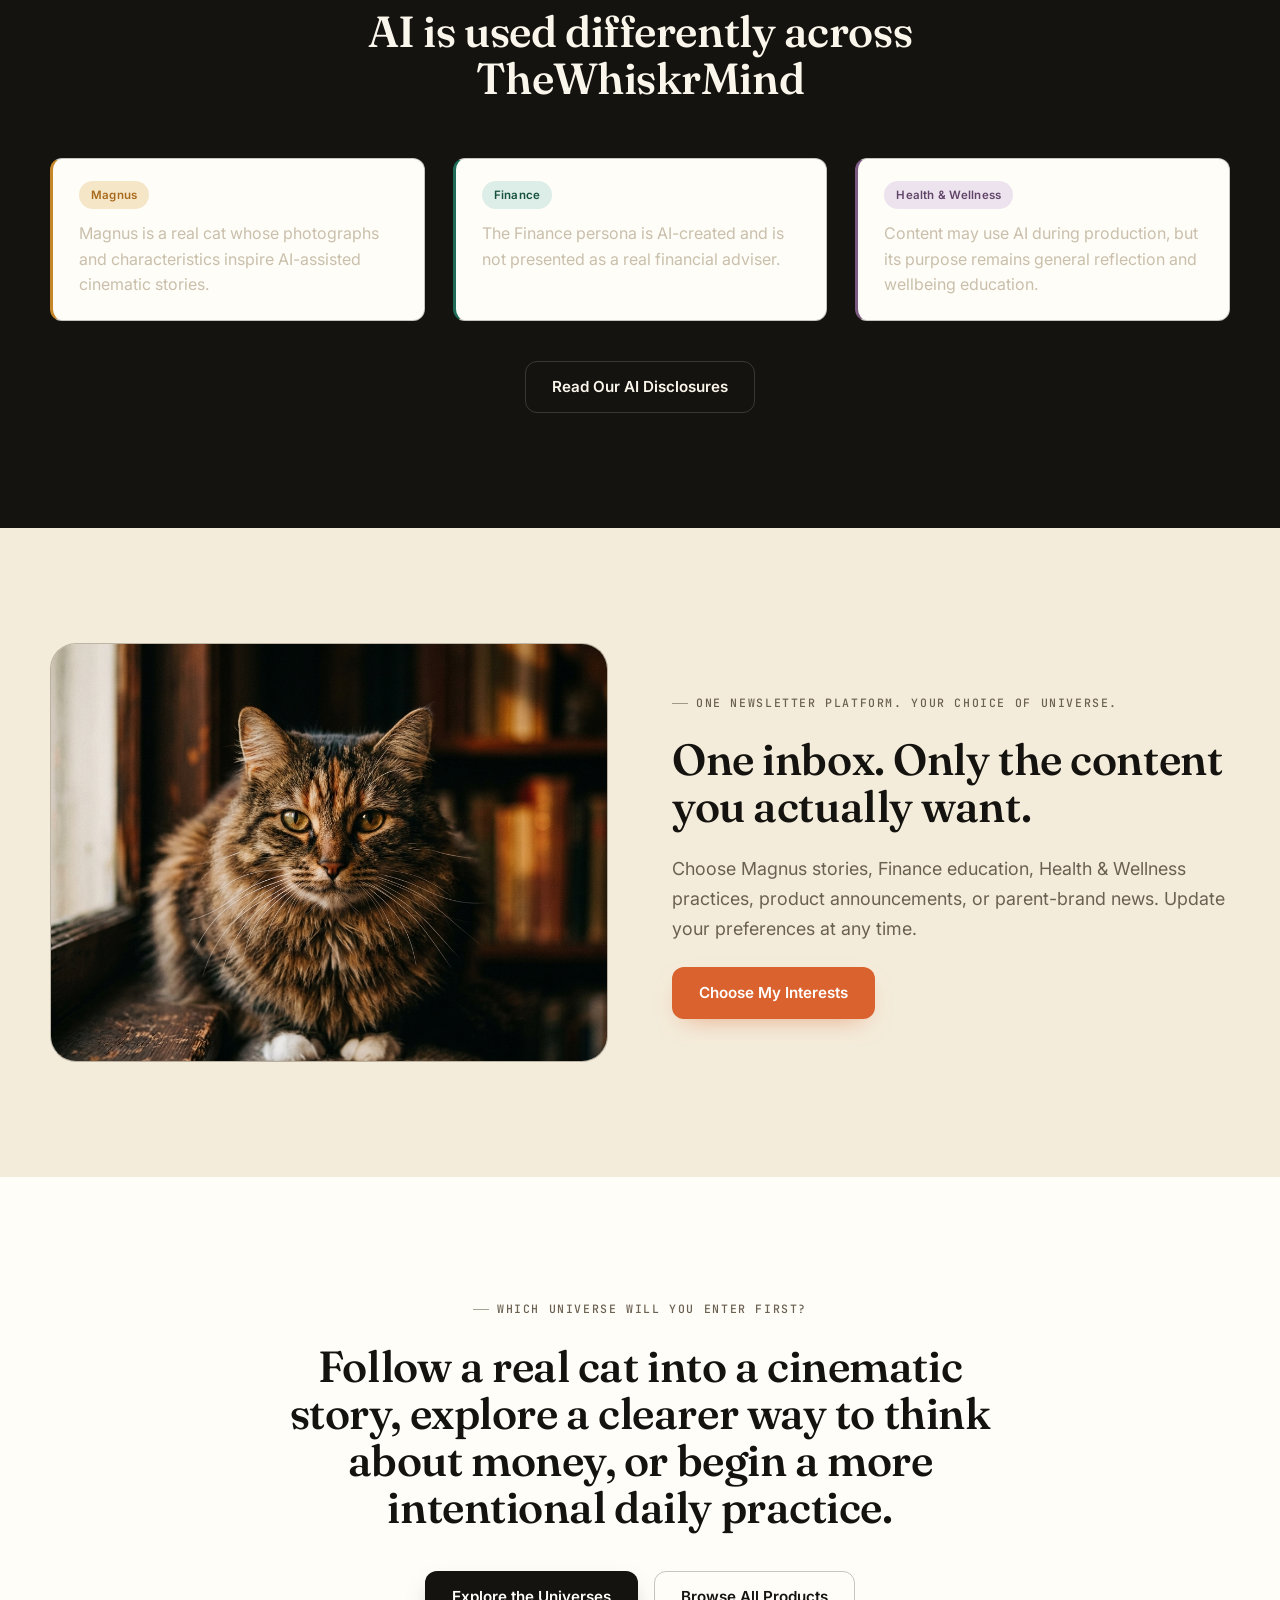
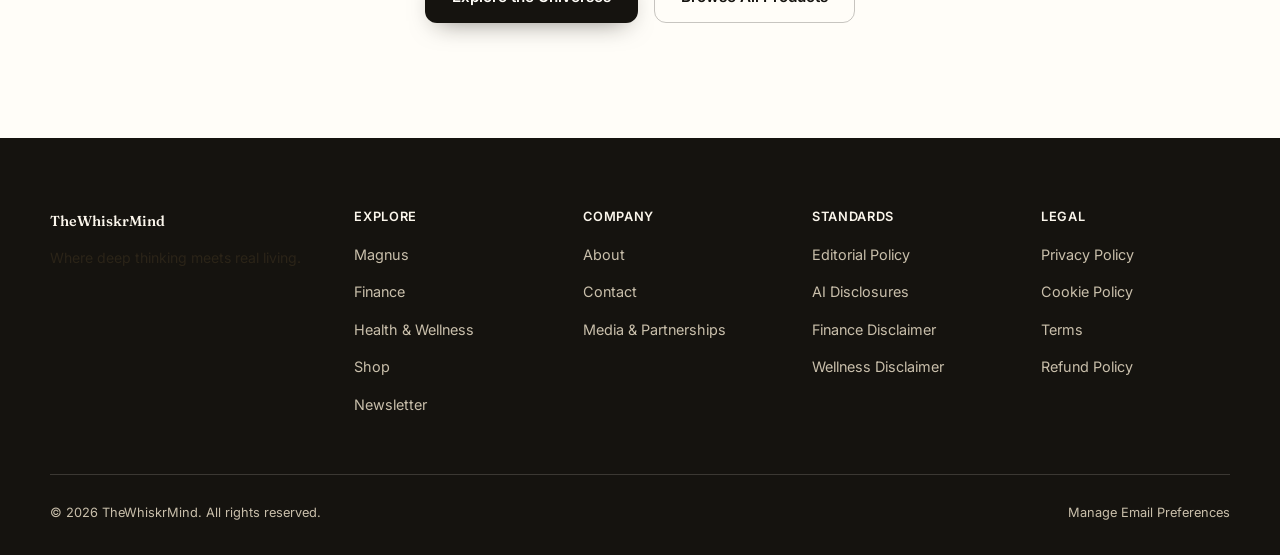
==== commit 68405e75: "feat: implement product pages and static assets for store catalog" ====
--- a/website/index.html
+++ b/website/index.html
@@ -1,336 +1,364 @@
 <!doctype html>
 <html lang="en">
+
 <head>
-<meta charset="UTF-8">
-<meta name="viewport" content="width=device-width, initial-scale=1.0">
-<title>TheWhiskrMind — Where Deep Thinking Meets Real Living</title>
-<meta name="description" content="Three content universes, one curious mind. Follow Magnus, rethink money, and build a clearer daily practice — cinematic stories, honest AI, and digital products made for real use.">
-<link rel="stylesheet" href="css/style.css">
+  <meta charset="UTF-8">
+  <meta name="viewport" content="width=device-width, initial-scale=1.0">
+  <title>TheWhiskrMind — Where Deep Thinking Meets Real Living</title>
+  <meta name="description"
+    content="Three content universes, one curious mind. Follow Magnus, rethink money, and build a clearer daily practice — cinematic stories, honest AI, and digital products made for real use.">
+  <link rel="stylesheet" href="css/style.css">
 </head>
+
 <body>
-<a href="#main" class="skip-link">Skip to content</a>
-
-<!-- ============ HEADER ============ -->
-<header class="site-header">
-  <div class="header-inner">
-    <a href="index.html" class="logo"><span class="logo-mark" aria-hidden="true"></span>TheWhiskrMind</a>
-    <nav class="main-nav" aria-label="Primary">
-      <a href="index.html" class="active">Home</a>
-      <a href="magnus.html">Magnus</a>
-      <a href="finance.html">Finance</a>
-      <a href="health.html">Health &amp; Wellness</a>
-      <a href="shop.html">Shop</a>
-      <a href="about.html">About</a>
-    </nav>
-    <div class="header-actions">
-      <a href="newsletter.html" class="btn btn-outline btn-sm">Newsletter</a>
-      <a href="magnus.html" class="btn btn-brand btn-sm">Explore the Universes</a>
-      <button class="nav-toggle" aria-label="Open menu" aria-expanded="false"><span></span><span></span><span></span></button>
+  <a href="#main" class="skip-link">Skip to content</a>
+
+  <!-- ============ HEADER ============ -->
+  <header class="site-header">
+    <div class="header-inner">
+      <a href="index.html" class="logo"><span class="logo-mark" aria-hidden="true"></span>TheWhiskrMind</a>
+      <nav class="main-nav" aria-label="Primary">
+        <a href="index.html" class="active">Home</a>
+        <a href="magnus.html">Magnus</a>
+        <a href="finance.html">Finance</a>
+        <a href="health.html">Health &amp; Wellness</a>
+        <a href="shop.html">Shop</a>
+        <a href="about.html">About</a>
+      </nav>
+      <div class="header-actions">
+        <a href="newsletter.html" class="btn btn-outline btn-sm">Newsletter</a>
+        <a href="magnus.html" class="btn btn-brand btn-sm">Explore the Universes</a>
+        <button class="nav-toggle" aria-label="Open menu"
+          aria-expanded="false"><span></span><span></span><span></span></button>
+      </div>
     </div>
-  </div>
-</header>
-
-<nav class="mobile-nav" aria-label="Mobile">
-  <a href="index.html">Home</a>
-  <a href="magnus.html">Magnus</a>
-  <a href="finance.html">Finance</a>
-  <a href="health.html">Health &amp; Wellness</a>
-  <a href="shop.html">Shop</a>
-  <a href="about.html">About</a>
-  <a href="newsletter.html">Newsletter</a>
-  <a href="editorial-policy.html">Editorial Policy</a>
-  <a href="ai-disclosures.html">AI Disclosures</a>
-  <a href="magnus.html" class="btn btn-brand btn-block">Explore the Universes</a>
-</nav>
-
-<main id="main">
-
-  <!-- ============ HERO ============ -->
-  <section class="hero bg-paper">
-    <div class="container hero-grid">
-      <div class="hero-copy">
-        <span class="volume-tag"><span class="dot"></span>The Parent Field Journal</span>
-        <h1 class="h-display">Three universes.<br><em>One curious mind.</em></h1>
-        <p class="lede">Step into cinematic stories, practical ideas and digital experiences designed to entertain, educate and encourage clearer thinking. Meet Magnus, explore a new perspective on money, or create more space for intentional living.</p>
-        <div class="cta-row mt-md">
+  </header>
+
+  <nav class="mobile-nav" aria-label="Mobile">
+    <a href="index.html">Home</a>
+    <a href="magnus.html">Magnus</a>
+    <a href="finance.html">Finance</a>
+    <a href="health.html">Health &amp; Wellness</a>
+    <a href="shop.html">Shop</a>
+    <a href="about.html">About</a>
+    <a href="newsletter.html">Newsletter</a>
+    <a href="editorial-policy.html">Editorial Policy</a>
+    <a href="ai-disclosures.html">AI Disclosures</a>
+    <a href="magnus.html" class="btn btn-brand btn-block">Explore the Universes</a>
+  </nav>
+
+  <main id="main">
+
+    <!-- ============ HERO ============ -->
+    <section class="hero bg-paper">
+      <div class="container hero-grid">
+        <div class="hero-copy">
+          <span class="volume-tag"><span class="dot"></span>The Parent Field Journal</span>
+          <h1 class="h-display">Three universes.<br><em>One curious mind.</em></h1>
+          <p class="lede">Step into cinematic stories, practical ideas and digital experiences designed to entertain,
+            educate and encourage clearer thinking. Meet Magnus, explore a new perspective on money, or create more
+            space for intentional living.</p>
+          <div class="cta-row mt-md">
+            <a href="magnus.html" class="btn btn-primary">Explore the Universes</a>
+            <a href="shop.html" class="btn btn-outline">Visit the Shop</a>
+          </div>
+          <p class="hero-note"><span class="dot"></span>Where deep thinking meets real living.</p>
+        </div>
+        <div class="hero-media" data-reveal><img src="images/hero_main_1786616890034.png" alt="Image" />
+
+          <div class="frame-label">Vol. 00 — TheWhiskrMind</div>
+        </div>
+      </div>
+    </section>
+
+    <!-- ============ UNIVERSE SELECTION ============ -->
+    <section class="section bg-white" id="universes">
+      <div class="container">
+        <div class="section-head center">
+          <span class="eyebrow">Choose where you want to begin</span>
+          <h2 class="h-xl mt-md">TheWhiskrMind is made of three distinct content universes</h2>
+          <p class="lede mx-auto mt-md">Each one has its own stories, products, tools and personality — deliberately
+            kept separate rather than blended into one identity.</p>
+        </div>
+        <div class="grid grid-3">
+          <article class="universe-card universe-card--magnus" data-reveal>
+            <span class="icon-ring">M</span>
+            <span class="volume-tag tag">Vol. 01 — Magnus</span>
+            <h3 class="h-md">A real cat. A cinematic world.</h3>
+            <p>Follow Magnus through AI-assisted adventures, recurring stories, digital art and playful experiences
+              inspired by his real personality.</p>
+            <a href="magnus.html" class="go">Enter Magnus Universe <span class="arrow">→</span></a>
+          </article>
+          <article class="universe-card universe-card--finance" data-reveal>
+            <span class="icon-ring">F</span>
+            <span class="volume-tag tag">Vol. 02 — Finance</span>
+            <h3 class="h-md">Clearer thinking about money.</h3>
+            <p>Explore financial stories, practical frameworks and digital tools created to help you think more
+              intentionally about your financial habits.</p>
+            <a href="finance.html" class="go">Enter Finance Universe <span class="arrow">→</span></a>
+          </article>
+          <article class="universe-card universe-card--health" data-reveal>
+            <span class="icon-ring">H</span>
+            <span class="volume-tag tag">Vol. 03 — Health &amp; Wellness</span>
+            <h3 class="h-md">Make room for a clearer mind.</h3>
+            <p>Discover reflection prompts, daily practices and guided digital resources for calmer, more intentional
+              living.</p>
+            <a href="health.html" class="go">Enter Health &amp; Wellness <span class="arrow">→</span></a>
+          </article>
+        </div>
+      </div>
+    </section>
+
+    <!-- ============ HYBRID EXPERIENCE ============ -->
+    <section class="section bg-paper-alt">
+      <div class="container">
+        <div class="section-head">
+          <span class="eyebrow">More than content to scroll past</span>
+          <h2 class="h-xl mt-md">TheWhiskrMind combines stories, experiences and products you can keep using</h2>
+        </div>
+        <div class="grid grid-4">
+          <div class="step-item" data-reveal>
+            <span class="step-marker">01</span>
+            <h3 class="h-md">Watch</h3>
+            <p>Discover short films, episodes, stories and educational content across all three universes.</p>
+          </div>
+          <div class="step-item" data-reveal>
+            <span class="step-marker">02</span>
+            <h3 class="h-md">Explore</h3>
+            <p>Interact with guided tools, prompts, trackers and creative digital experiences.</p>
+          </div>
+          <div class="step-item" data-reveal>
+            <span class="step-marker">03</span>
+            <h3 class="h-md">Keep</h3>
+            <p>Download ebooks, journals, artwork, templates, sticker packs and practical resources.</p>
+          </div>
+          <div class="step-item" data-reveal>
+            <span class="step-marker">04</span>
+            <h3 class="h-md">Return</h3>
+            <p>Join your chosen universe and receive new stories, ideas and product releases by email.</p>
+          </div>
+        </div>
+      </div>
+    </section>
+
+    <!-- ============ FEATURED CONTENT ============ -->
+    <section class="section bg-white">
+      <div class="container">
+        <div class="section-head">
+          <span class="eyebrow">Explore what is happening now</span>
+          <h2 class="h-xl mt-md">Featured content</h2>
+        </div>
+        <div class="grid grid-3">
+          <article class="card" data-reveal>
+            <span class="badge badge-magnus">Magnus</span>
+            <h3 class="h-md mt-md">Magnus Adventures</h3>
+            <p>Watch the latest cinematic moments from the life and imagination of Magnus.</p>
+            <a href="magnus.html" class="btn-ghost mt-md">Watch Magnus</a>
+          </article>
+          <article class="card" data-reveal>
+            <span class="badge badge-finance">Finance</span>
+            <h3 class="h-md mt-md">Money Myths</h3>
+            <p>Explore familiar beliefs about money and consider whether they are helping or limiting your decisions.
+            </p>
+            <a href="finance.html" class="btn-ghost mt-md">Explore a Free Lesson</a>
+          </article>
+          <article class="card" data-reveal>
+            <span class="badge badge-health">Health &amp; Wellness</span>
+            <h3 class="h-md mt-md">Daily Clarity</h3>
+            <p>Take a few minutes to pause, reflect and approach your day with greater intention.</p>
+            <a href="health.html" class="btn-ghost mt-md">Try a Daily Practice</a>
+          </article>
+        </div>
+      </div>
+    </section>
+
+    <!-- ============ FEATURED PRODUCTS ============ -->
+    <section class="section bg-paper-alt">
+      <div class="container">
+        <div class="section-head">
+          <span class="eyebrow">Digital products made for real use</span>
+          <h2 class="h-xl mt-md">Our products continue the experience beyond a social-media post</h2>
+          <p class="lede mt-md">They may help you revisit a favourite Magnus story, organise your financial thoughts,
+            build a more reflective routine, or keep a useful tool on your phone, tablet or computer.</p>
+        </div>
+        <div class="grid grid-3">
+          <article class="product-card" data-reveal>
+            <div class="product-media"><img src="images/media__1786616529581.png" alt="Image" /><span
+                class="price-chip">~$5</span></div>
+            <div class="product-body">
+              <span class="badge badge-magnus">Magnus</span>
+              <h3 class="h-md">Magnus Wallpaper &amp; Sticker Pack</h3>
+              <p>Bring Magnus into your everyday digital world with character artwork, wallpapers and shareable
+                stickers.</p>
+              <a href="magnus.html#shop" class="btn-ghost">View Magnus Pack</a>
+            </div>
+          </article>
+          <article class="product-card" data-reveal>
+            <div class="product-media"><img src="images/finance_ebook_1786616857861.png" alt="Image" /><span
+                class="price-chip">~$9–15</span></div>
+            <div class="product-body">
+              <span class="badge badge-finance">Finance</span>
+              <h3 class="h-md">The Wealth Mindset</h3>
+              <p>A short digital guide exploring ten common money beliefs and how they may influence everyday decisions.
+              </p>
+              <a href="finance.html#products" class="btn-ghost">Explore the Ebook</a>
+            </div>
+          </article>
+          <article class="product-card" data-reveal>
+            <div class="product-media"><img src="images/health_journal_1786616872217.png" alt="Image" /><span
+                class="price-chip">~$15–19</span></div>
+            <div class="product-body">
+              <span class="badge badge-health">Health &amp; Wellness</span>
+              <h3 class="h-md">30-Day Clarity Practice</h3>
+              <p>A guided digital journal containing daily prompts, reflection exercises and simple intentional-living
+                practices.</p>
+              <a href="health.html#products" class="btn-ghost">Explore the Practice</a>
+            </div>
+          </article>
+        </div>
+        <p style="color:var(--text-faint); font-size:0.82rem; margin-top:28px;">Prices shown are provisional. All
+          products are educational, creative or entertainment-based — product pages explain exactly what is included
+          before purchase.</p>
+      </div>
+    </section>
+
+    <!-- ============ WHY THEWHISKRMIND ============ -->
+    <section class="section bg-white">
+      <div class="container two-col">
+        <div>
+          <span class="eyebrow">Why TheWhiskrMind</span>
+          <h2 class="h-xl mt-md">Different worlds. One honest creative approach.</h2>
+          <p class="lede mt-md">TheWhiskrMind was created to explore how stories, technology and practical ideas can
+            become meaningful digital experiences.</p>
+        </div>
+        <ul class="principle-list">
+          <li><span class="mark">01</span><span>Entertainment can have depth</span></li>
+          <li><span class="mark">02</span><span>Education can feel human</span></li>
+          <li><span class="mark">03</span><span>Digital products should be clear and useful</span></li>
+          <li><span class="mark">04</span><span>AI should support creativity without hiding the truth</span></li>
+          <li><span class="mark">05</span><span>Customers should understand what they are buying</span></li>
+          <li><span class="mark">06</span><span>Finance and wellness content should respect responsible
+              boundaries</span></li>
+        </ul>
+      </div>
+    </section>
+
+    <!-- ============ AI TRANSPARENCY ============ -->
+    <section class="section bg-ink on-dark">
+      <div class="container">
+        <div class="section-head center">
+          <span class="eyebrow">Creativity assisted by AI. Identity explained clearly.</span>
+          <h2 class="h-xl mt-md">AI is used differently across TheWhiskrMind</h2>
+        </div>
+        <div class="grid grid-3">
+          <div class="callout callout-magnus" data-reveal>
+            <span class="badge badge-magnus">Magnus</span>
+            <p style="margin-top:12px; color: var(--text-on-dark-muted);">Magnus is a real cat whose photographs and
+              characteristics inspire AI-assisted cinematic stories.</p>
+          </div>
+          <div class="callout callout-finance" data-reveal>
+            <span class="badge badge-finance">Finance</span>
+            <p style="margin-top:12px; color: var(--text-on-dark-muted);">The Finance persona is AI-created and is not
+              presented as a real financial adviser.</p>
+          </div>
+          <div class="callout callout-health" data-reveal>
+            <span class="badge badge-health">Health &amp; Wellness</span>
+            <p style="margin-top:12px; color: var(--text-on-dark-muted);">Content may use AI during production, but its
+              purpose remains general reflection and wellbeing education.</p>
+          </div>
+        </div>
+        <div class="text-center mt-lg">
+          <a href="ai-disclosures.html" class="btn btn-outline">Read Our AI Disclosures</a>
+        </div>
+      </div>
+    </section>
+
+    <!-- ============ NEWSLETTER ============ -->
+    <section class="section bg-paper-alt">
+      <div class="container two-col reverse">
+        <div class="col-media">
+          <div class="media-frame" data-reveal><img src="images/magnus_cat_cinematic_1786616828384.png" alt="Image" />
+
+          </div>
+        </div>
+        <div>
+          <span class="eyebrow">One newsletter platform. Your choice of universe.</span>
+          <h2 class="h-xl mt-md">One inbox. Only the content you actually want.</h2>
+          <p class="lede mt-md">Choose Magnus stories, Finance education, Health &amp; Wellness practices, product
+            announcements, or parent-brand news. Update your preferences at any time.</p>
+          <a href="newsletter.html" class="btn btn-brand mt-md">Choose My Interests</a>
+        </div>
+      </div>
+    </section>
+
+    <!-- ============ FINAL CTA ============ -->
+    <section class="section bg-white text-center">
+      <div class="container-narrow">
+        <span class="eyebrow">Which universe will you enter first?</span>
+        <h2 class="h-xl mt-md">Follow a real cat into a cinematic story, explore a clearer way to think about money, or
+          begin a more intentional daily practice.</h2>
+        <div class="cta-row mt-lg" style="justify-content:center;">
           <a href="magnus.html" class="btn btn-primary">Explore the Universes</a>
-          <a href="shop.html" class="btn btn-outline">Visit the Shop</a>
-        </div>
-        <p class="hero-note"><span class="dot"></span>Where deep thinking meets real living.</p>
-      </div>
-      <div class="hero-media" data-reveal><img src="https://images.unsplash.com/photo-1512820790803-83ca734da794?q=80&w=800&auto=format&fit=crop" alt="Image" />
-        
-        <div class="frame-label">Vol. 00 — TheWhiskrMind</div>
+          <a href="shop.html" class="btn btn-outline">Browse All Products</a>
+        </div>
+      </div>
+    </section>
+
+  </main>
+
+  <!-- ============ FOOTER ============ -->
+  <footer class="site-footer">
+    <div class="container footer-grid">
+      <div class="footer-brand">
+        <a href="index.html" class="logo">TheWhiskrMind</a>
+        <p>Where deep thinking meets real living.</p>
+      </div>
+      <div>
+        <h4>Explore</h4>
+        <ul>
+          <li><a href="magnus.html">Magnus</a></li>
+          <li><a href="finance.html">Finance</a></li>
+          <li><a href="health.html">Health &amp; Wellness</a></li>
+          <li><a href="shop.html">Shop</a></li>
+          <li><a href="newsletter.html">Newsletter</a></li>
+        </ul>
+      </div>
+      <div>
+        <h4>Company</h4>
+        <ul>
+          <li><a href="about.html">About</a></li>
+          <li><a href="about.html#contact">Contact</a></li>
+          <li><a href="about.html#media">Media &amp; Partnerships</a></li>
+        </ul>
+      </div>
+      <div>
+        <h4>Standards</h4>
+        <ul>
+          <li><a href="editorial-policy.html">Editorial Policy</a></li>
+          <li><a href="ai-disclosures.html">AI Disclosures</a></li>
+          <li><a href="finance.html#disclaimer">Finance Disclaimer</a></li>
+          <li><a href="health.html#trust">Wellness Disclaimer</a></li>
+        </ul>
+      </div>
+      <div>
+        <h4>Legal</h4>
+        <ul>
+          <li><a href="#">Privacy Policy</a></li>
+          <li><a href="#">Cookie Policy</a></li>
+          <li><a href="#">Terms</a></li>
+          <li><a href="#">Refund Policy</a></li>
+        </ul>
       </div>
     </div>
-  </section>
-
-  <!-- ============ UNIVERSE SELECTION ============ -->
-  <section class="section bg-white" id="universes">
-    <div class="container">
-      <div class="section-head center">
-        <span class="eyebrow">Choose where you want to begin</span>
-        <h2 class="h-xl mt-md">TheWhiskrMind is made of three distinct content universes</h2>
-        <p class="lede mx-auto mt-md">Each one has its own stories, products, tools and personality — deliberately kept separate rather than blended into one identity.</p>
-      </div>
-      <div class="grid grid-3">
-        <article class="universe-card universe-card--magnus" data-reveal>
-          <span class="icon-ring">M</span>
-          <span class="volume-tag tag">Vol. 01 — Magnus</span>
-          <h3 class="h-md">A real cat. A cinematic world.</h3>
-          <p>Follow Magnus through AI-assisted adventures, recurring stories, digital art and playful experiences inspired by his real personality.</p>
-          <a href="magnus.html" class="go">Enter Magnus Universe <span class="arrow">→</span></a>
-        </article>
-        <article class="universe-card universe-card--finance" data-reveal>
-          <span class="icon-ring">F</span>
-          <span class="volume-tag tag">Vol. 02 — Finance</span>
-          <h3 class="h-md">Clearer thinking about money.</h3>
-          <p>Explore financial stories, practical frameworks and digital tools created to help you think more intentionally about your financial habits.</p>
-          <a href="finance.html" class="go">Enter Finance Universe <span class="arrow">→</span></a>
-        </article>
-        <article class="universe-card universe-card--health" data-reveal>
-          <span class="icon-ring">H</span>
-          <span class="volume-tag tag">Vol. 03 — Health &amp; Wellness</span>
-          <h3 class="h-md">Make room for a clearer mind.</h3>
-          <p>Discover reflection prompts, daily practices and guided digital resources for calmer, more intentional living.</p>
-          <a href="health.html" class="go">Enter Health &amp; Wellness <span class="arrow">→</span></a>
-        </article>
-      </div>
+    <div class="container footer-bottom">
+      <span>© <span data-year></span> TheWhiskrMind. All rights reserved.</span>
+      <span class="legal-links">
+        <a href="newsletter.html">Manage Email Preferences</a>
+      </span>
     </div>
-  </section>
-
-  <!-- ============ HYBRID EXPERIENCE ============ -->
-  <section class="section bg-paper-alt">
-    <div class="container">
-      <div class="section-head">
-        <span class="eyebrow">More than content to scroll past</span>
-        <h2 class="h-xl mt-md">TheWhiskrMind combines stories, experiences and products you can keep using</h2>
-      </div>
-      <div class="grid grid-4">
-        <div class="step-item" data-reveal>
-          <span class="step-marker">01</span>
-          <h3 class="h-md">Watch</h3>
-          <p>Discover short films, episodes, stories and educational content across all three universes.</p>
-        </div>
-        <div class="step-item" data-reveal>
-          <span class="step-marker">02</span>
-          <h3 class="h-md">Explore</h3>
-          <p>Interact with guided tools, prompts, trackers and creative digital experiences.</p>
-        </div>
-        <div class="step-item" data-reveal>
-          <span class="step-marker">03</span>
-          <h3 class="h-md">Keep</h3>
-          <p>Download ebooks, journals, artwork, templates, sticker packs and practical resources.</p>
-        </div>
-        <div class="step-item" data-reveal>
-          <span class="step-marker">04</span>
-          <h3 class="h-md">Return</h3>
-          <p>Join your chosen universe and receive new stories, ideas and product releases by email.</p>
-        </div>
-      </div>
-    </div>
-  </section>
-
-  <!-- ============ FEATURED CONTENT ============ -->
-  <section class="section bg-white">
-    <div class="container">
-      <div class="section-head">
-        <span class="eyebrow">Explore what is happening now</span>
-        <h2 class="h-xl mt-md">Featured content</h2>
-      </div>
-      <div class="grid grid-3">
-        <article class="card" data-reveal>
-          <span class="badge badge-magnus">Magnus</span>
-          <h3 class="h-md mt-md">Magnus Adventures</h3>
-          <p>Watch the latest cinematic moments from the life and imagination of Magnus.</p>
-          <a href="magnus.html" class="btn-ghost mt-md">Watch Magnus</a>
-        </article>
-        <article class="card" data-reveal>
-          <span class="badge badge-finance">Finance</span>
-          <h3 class="h-md mt-md">Money Myths</h3>
-          <p>Explore familiar beliefs about money and consider whether they are helping or limiting your decisions.</p>
-          <a href="finance.html" class="btn-ghost mt-md">Explore a Free Lesson</a>
-        </article>
-        <article class="card" data-reveal>
-          <span class="badge badge-health">Health &amp; Wellness</span>
-          <h3 class="h-md mt-md">Daily Clarity</h3>
-          <p>Take a few minutes to pause, reflect and approach your day with greater intention.</p>
-          <a href="health.html" class="btn-ghost mt-md">Try a Daily Practice</a>
-        </article>
-      </div>
-    </div>
-  </section>
-
-  <!-- ============ FEATURED PRODUCTS ============ -->
-  <section class="section bg-paper-alt">
-    <div class="container">
-      <div class="section-head">
-        <span class="eyebrow">Digital products made for real use</span>
-        <h2 class="h-xl mt-md">Our products continue the experience beyond a social-media post</h2>
-        <p class="lede mt-md">They may help you revisit a favourite Magnus story, organise your financial thoughts, build a more reflective routine, or keep a useful tool on your phone, tablet or computer.</p>
-      </div>
-      <div class="grid grid-3">
-        <article class="product-card" data-reveal>
-          <div class="product-media"><img src="https://images.unsplash.com/photo-1554224155-8d04cb21cd6c?q=80&w=800&auto=format&fit=crop" alt="Image" /><span class="price-chip">~$5</span></div>
-          <div class="product-body">
-            <span class="badge badge-magnus">Magnus</span>
-            <h3 class="h-md">Magnus Wallpaper &amp; Sticker Pack</h3>
-            <p>Bring Magnus into your everyday digital world with character artwork, wallpapers and shareable stickers.</p>
-            <a href="magnus.html#shop" class="btn-ghost">View Magnus Pack</a>
-          </div>
-        </article>
-        <article class="product-card" data-reveal>
-          <div class="product-media"><img src="https://images.unsplash.com/photo-1544367567-0f2fcb009e0b?q=80&w=800&auto=format&fit=crop" alt="Image" /><span class="price-chip">~$9–15</span></div>
-          <div class="product-body">
-            <span class="badge badge-finance">Finance</span>
-            <h3 class="h-md">The Wealth Mindset</h3>
-            <p>A short digital guide exploring ten common money beliefs and how they may influence everyday decisions.</p>
-            <a href="finance.html#products" class="btn-ghost">Explore the Ebook</a>
-          </div>
-        </article>
-        <article class="product-card" data-reveal>
-          <div class="product-media"><img src="https://images.unsplash.com/photo-1472851294608-062f824d29cc?q=80&w=800&auto=format&fit=crop" alt="Image" /><span class="price-chip">~$15–19</span></div>
-          <div class="product-body">
-            <span class="badge badge-health">Health &amp; Wellness</span>
-            <h3 class="h-md">30-Day Clarity Practice</h3>
-            <p>A guided digital journal containing daily prompts, reflection exercises and simple intentional-living practices.</p>
-            <a href="health.html#products" class="btn-ghost">Explore the Practice</a>
-          </div>
-        </article>
-      </div>
-      <p style="color:var(--text-faint); font-size:0.82rem; margin-top:28px;">Prices shown are provisional. All products are educational, creative or entertainment-based — product pages explain exactly what is included before purchase.</p>
-    </div>
-  </section>
-
-  <!-- ============ WHY THEWHISKRMIND ============ -->
-  <section class="section bg-white">
-    <div class="container two-col">
-      <div>
-        <span class="eyebrow">Why TheWhiskrMind</span>
-        <h2 class="h-xl mt-md">Different worlds. One honest creative approach.</h2>
-        <p class="lede mt-md">TheWhiskrMind was created to explore how stories, technology and practical ideas can become meaningful digital experiences.</p>
-      </div>
-      <ul class="principle-list">
-        <li><span class="mark">01</span><span>Entertainment can have depth</span></li>
-        <li><span class="mark">02</span><span>Education can feel human</span></li>
-        <li><span class="mark">03</span><span>Digital products should be clear and useful</span></li>
-        <li><span class="mark">04</span><span>AI should support creativity without hiding the truth</span></li>
-        <li><span class="mark">05</span><span>Customers should understand what they are buying</span></li>
-        <li><span class="mark">06</span><span>Finance and wellness content should respect responsible boundaries</span></li>
-      </ul>
-    </div>
-  </section>
-
-  <!-- ============ AI TRANSPARENCY ============ -->
-  <section class="section bg-ink on-dark">
-    <div class="container">
-      <div class="section-head center">
-        <span class="eyebrow">Creativity assisted by AI. Identity explained clearly.</span>
-        <h2 class="h-xl mt-md">AI is used differently across TheWhiskrMind</h2>
-      </div>
-      <div class="grid grid-3">
-        <div class="callout callout-magnus" data-reveal>
-          <span class="badge badge-magnus">Magnus</span>
-          <p style="margin-top:12px; color: var(--text-on-dark-muted);">Magnus is a real cat whose photographs and characteristics inspire AI-assisted cinematic stories.</p>
-        </div>
-        <div class="callout callout-finance" data-reveal>
-          <span class="badge badge-finance">Finance</span>
-          <p style="margin-top:12px; color: var(--text-on-dark-muted);">The Finance persona is AI-created and is not presented as a real financial adviser.</p>
-        </div>
-        <div class="callout callout-health" data-reveal>
-          <span class="badge badge-health">Health &amp; Wellness</span>
-          <p style="margin-top:12px; color: var(--text-on-dark-muted);">Content may use AI during production, but its purpose remains general reflection and wellbeing education.</p>
-        </div>
-      </div>
-      <div class="text-center mt-lg">
-        <a href="ai-disclosures.html" class="btn btn-outline">Read Our AI Disclosures</a>
-      </div>
-    </div>
-  </section>
-
-  <!-- ============ NEWSLETTER ============ -->
-  <section class="section bg-paper-alt">
-    <div class="container two-col reverse">
-      <div class="col-media">
-        <div class="media-frame" data-reveal><img src="https://images.unsplash.com/photo-1514888286974-6c03e2ca1dba?q=80&w=800&auto=format&fit=crop" alt="Image" />
-          
-        </div>
-      </div>
-      <div>
-        <span class="eyebrow">One newsletter platform. Your choice of universe.</span>
-        <h2 class="h-xl mt-md">One inbox. Only the content you actually want.</h2>
-        <p class="lede mt-md">Choose Magnus stories, Finance education, Health &amp; Wellness practices, product announcements, or parent-brand news. Update your preferences at any time.</p>
-        <a href="newsletter.html" class="btn btn-brand mt-md">Choose My Interests</a>
-      </div>
-    </div>
-  </section>
-
-  <!-- ============ FINAL CTA ============ -->
-  <section class="section bg-white text-center">
-    <div class="container-narrow">
-      <span class="eyebrow">Which universe will you enter first?</span>
-      <h2 class="h-xl mt-md">Follow a real cat into a cinematic story, explore a clearer way to think about money, or begin a more intentional daily practice.</h2>
-      <div class="cta-row mt-lg" style="justify-content:center;">
-        <a href="magnus.html" class="btn btn-primary">Explore the Universes</a>
-        <a href="shop.html" class="btn btn-outline">Browse All Products</a>
-      </div>
-    </div>
-  </section>
-
-</main>
-
-<!-- ============ FOOTER ============ -->
-<footer class="site-footer">
-  <div class="container footer-grid">
-    <div class="footer-brand">
-      <a href="index.html" class="logo">TheWhiskrMind</a>
-      <p>Where deep thinking meets real living.</p>
-    </div>
-    <div>
-      <h4>Explore</h4>
-      <ul>
-        <li><a href="magnus.html">Magnus</a></li>
-        <li><a href="finance.html">Finance</a></li>
-        <li><a href="health.html">Health &amp; Wellness</a></li>
-        <li><a href="shop.html">Shop</a></li>
-        <li><a href="newsletter.html">Newsletter</a></li>
-      </ul>
-    </div>
-    <div>
-      <h4>Company</h4>
-      <ul>
-        <li><a href="about.html">About</a></li>
-        <li><a href="about.html#contact">Contact</a></li>
-        <li><a href="about.html#media">Media &amp; Partnerships</a></li>
-      </ul>
-    </div>
-    <div>
-      <h4>Standards</h4>
-      <ul>
-        <li><a href="editorial-policy.html">Editorial Policy</a></li>
-        <li><a href="ai-disclosures.html">AI Disclosures</a></li>
-        <li><a href="finance.html#disclaimer">Finance Disclaimer</a></li>
-        <li><a href="health.html#trust">Wellness Disclaimer</a></li>
-      </ul>
-    </div>
-    <div>
-      <h4>Legal</h4>
-      <ul>
-        <li><a href="#">Privacy Policy</a></li>
-        <li><a href="#">Cookie Policy</a></li>
-        <li><a href="#">Terms</a></li>
-        <li><a href="#">Refund Policy</a></li>
-      </ul>
-    </div>
-  </div>
-  <div class="container footer-bottom">
-    <span>© <span data-year></span> TheWhiskrMind. All rights reserved.</span>
-    <span class="legal-links">
-      <a href="newsletter.html">Manage Email Preferences</a>
-    </span>
-  </div>
-</footer>
-
-<script src="js/main.js"></script>
+  </footer>
+
+  <script src="js/main.js"></script>
 </body>
-</html>
+
+</html>
--- a/website/css/style.css
+++ b/website/css/style.css
@@ -381,7 +381,8 @@
   border: 1px solid var(--ink-line-strong);
   box-shadow: var(--shadow-lift);
 }
-.hero-media img { width: 100%; height: 100%; object-fit: cover; }
+.hero-media:hover img { transform: scale(1.03); }
+.hero-media img { width: 100%; height: 100%; object-fit: cover; transition: transform var(--slow) var(--ease); }
 .hero-media .frame-label {
   position: absolute; left: 18px; bottom: 18px;
   color: var(--text-on-dark);
@@ -403,7 +404,7 @@
   padding: 30px;
   transition: transform var(--normal) var(--ease), box-shadow var(--normal) var(--ease), border-color var(--normal) var(--ease);
 }
-.card:hover { transform: translateY(-4px); box-shadow: var(--shadow-card); border-color: var(--ink-line-strong); }
+.card:hover { transform: translateY(-4px); box-shadow: var(--shadow-lift); border-color: var(--ink-line-strong); }
 
 .universe-card {
   position: relative;
@@ -416,9 +417,13 @@
   gap: 18px;
   min-height: 340px;
   overflow: hidden;
-  transition: transform var(--normal) var(--ease), box-shadow var(--normal) var(--ease);
-}
-.universe-card:hover { transform: translateY(-6px); box-shadow: var(--shadow-card); }
+  transition: transform var(--normal) var(--ease), box-shadow var(--normal) var(--ease), border-color var(--normal) var(--ease);
+}
+.universe-card:hover { 
+  transform: translateY(-6px); 
+  box-shadow: 0 20px 40px -15px var(--tint); 
+  border-color: var(--tint);
+}
 .universe-card::before {
   content: "";
   position: absolute; inset: 0 0 auto 0; height: 4px;
@@ -451,9 +456,10 @@
   flex-direction: column;
   transition: transform var(--normal) var(--ease), box-shadow var(--normal) var(--ease);
 }
-.product-card:hover { transform: translateY(-4px); box-shadow: var(--shadow-card); }
+.product-card:hover { transform: translateY(-6px); box-shadow: var(--shadow-lift); }
+.product-card:hover .product-media img { transform: scale(1.05); }
 .product-media { aspect-ratio: 4/3; background: linear-gradient(155deg, var(--paper-200), var(--paper-100)); position: relative; overflow: hidden; }
-.product-media img { width: 100%; height: 100%; object-fit: cover; }
+.product-media img { width: 100%; height: 100%; object-fit: cover; transition: transform var(--slow) var(--ease); }
 .product-media .price-chip {
   position: absolute; top: 14px; right: 14px;
   background: var(--ink-950); color: var(--paper-0);
@@ -614,7 +620,8 @@
   aspect-ratio: 4/3;
   background: linear-gradient(155deg, var(--paper-200), var(--paper-100));
 }
-.media-frame img { width: 100%; height: 100%; object-fit: cover; }
+.media-frame:hover img { transform: scale(1.04); }
+.media-frame img { width: 100%; height: 100%; object-fit: cover; transition: transform var(--slow) var(--ease); }
 .media-frame.dark { background: linear-gradient(155deg, var(--ink-800), var(--ink-950)); border-color: var(--ink-on-dark-line); }
 
 .skip-link {
